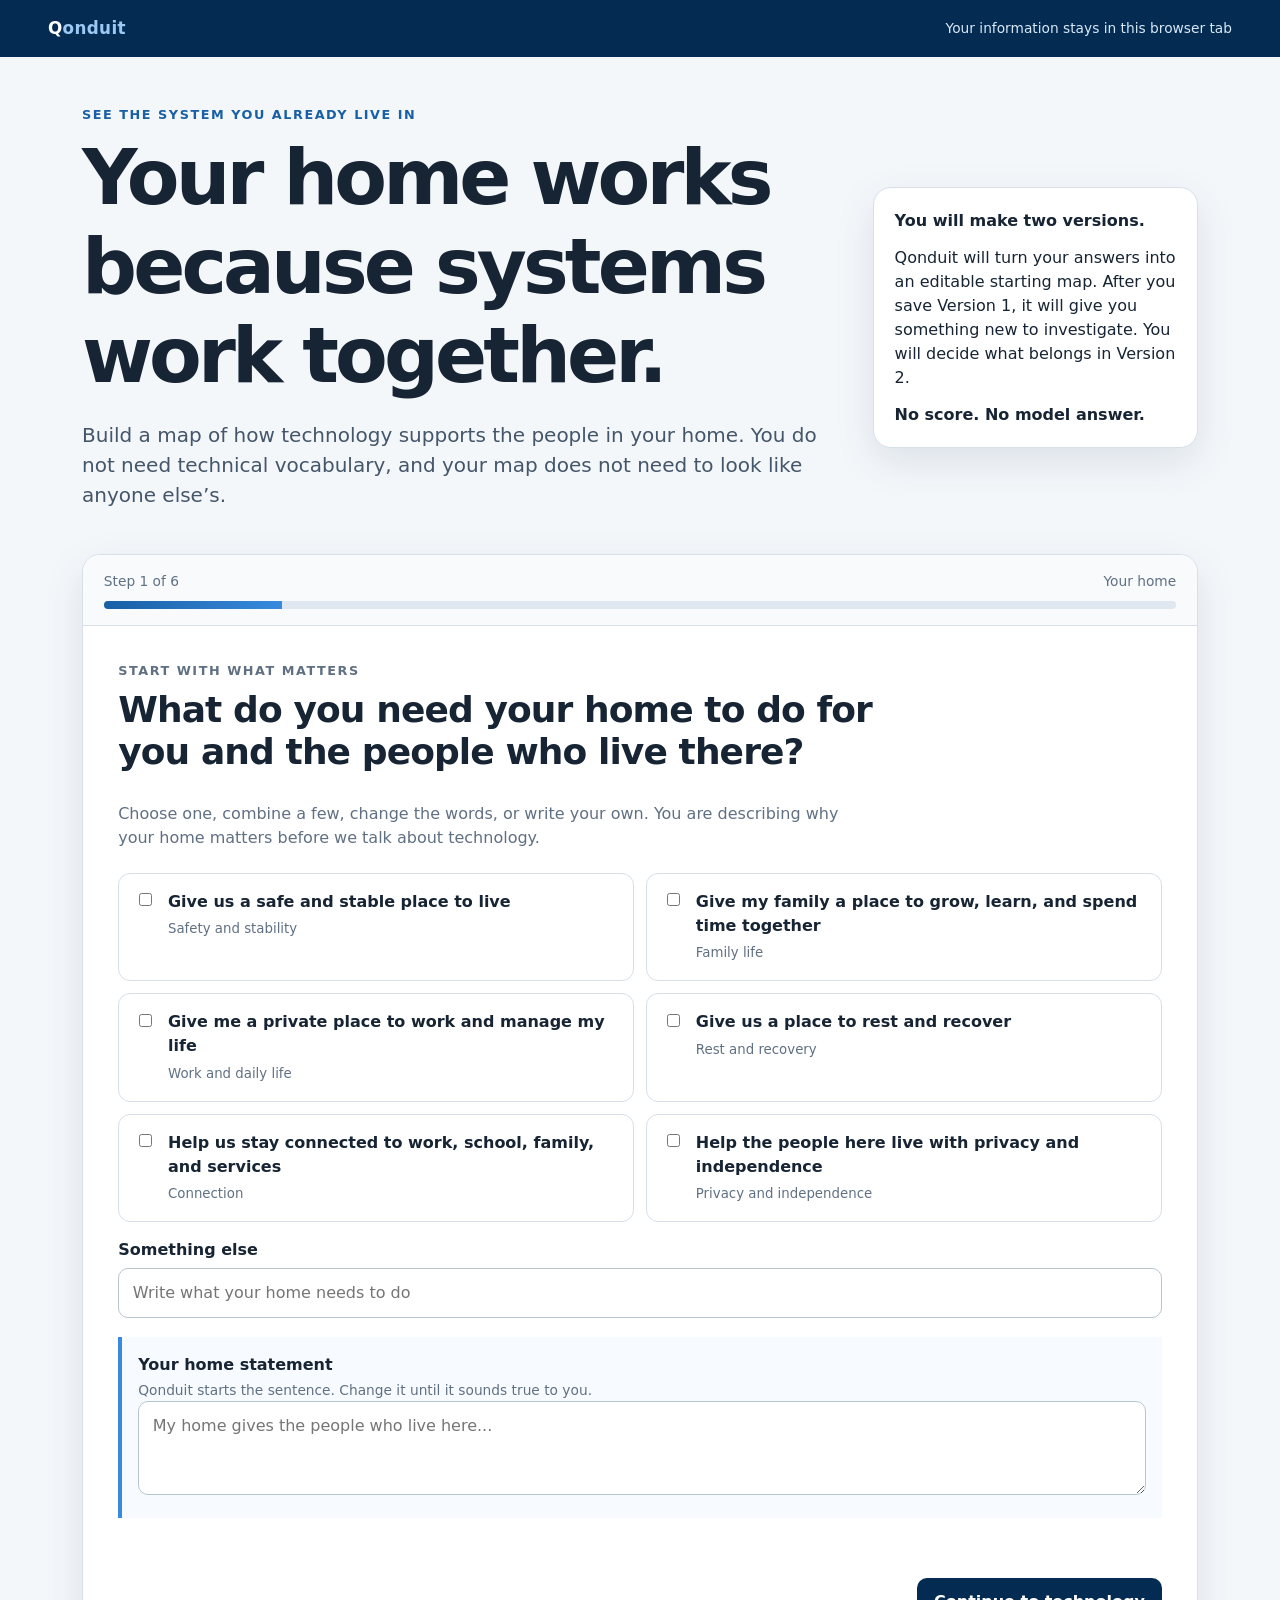
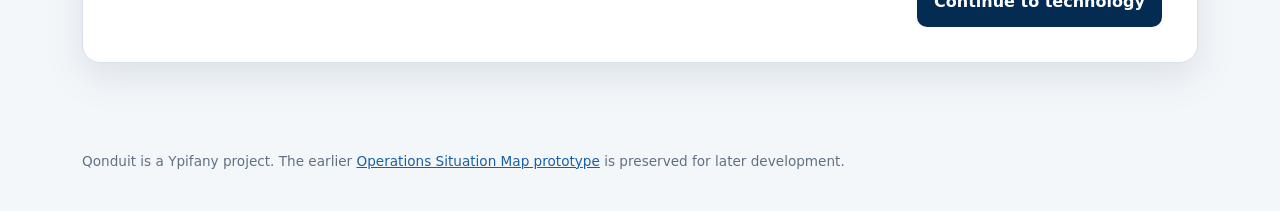
==== index.html @ a9d39eac "Refresh Qonduit navigation behavior" ====
<!doctype html>
<html lang="en">
<head>
  <meta charset="utf-8">
  <meta name="viewport" content="width=device-width, initial-scale=1">
  <meta name="description" content="Build and revise a truthful map of how technology supports your home.">
  <title>Qonduit | See the System You Already Live In</title>
  <link rel="stylesheet" href="styles.css?v=20261015-4">
</head>
<body>
  <a class="skip-link" href="#experience">Skip to the experience</a>
  <header class="site-header">
    <div class="brand">Q<span>onduit</span></div>
    <div class="privacy-line">Your information stays in this browser tab</div>
  </header>

  <section class="hero" aria-labelledby="pageTitle">
    <div>
      <p class="eyebrow">See the system you already live in</p>
      <h1 id="pageTitle">Your home works because systems work together.</h1>
      <p class="lede">Build a map of how technology supports the people in your home. You do not need technical vocabulary, and your map does not need to look like anyone else’s.</p>
    </div>
    <aside class="hero-card" aria-label="What to expect">
      <p><strong>You will make two versions.</strong></p>
      <p>Qonduit will turn your answers into an editable starting map. After you save Version 1, it will give you something new to investigate. You will decide what belongs in Version 2.</p>
      <p><strong>No score. No model answer.</strong></p>
    </aside>
  </section>

  <main class="page-shell" id="experience">
    <section class="experience" aria-label="Home system mapping experience">
      <div class="progress-wrap">
        <div class="progress-copy"><span id="stepLabel">Step 1 of 6</span><span id="stepName">Your home</span></div>
        <div class="progress-track" aria-hidden="true"><div class="progress-bar" id="progressBar"></div></div>
      </div>

      <section class="step active" data-step="1" aria-labelledby="step1Title">
        <div class="step-intro">
          <p class="eyebrow">Start with what matters</p>
          <h2 id="step1Title">What do you need your home to do for you and the people who live there?</h2>
          <p>Choose one, combine a few, change the words, or write your own. You are describing why your home matters before we talk about technology.</p>
        </div>
        <div class="choice-grid" id="homePurposeChoices"></div>
        <div class="field">
          <label for="homePurposeOther">Something else</label>
          <input id="homePurposeOther" type="text" placeholder="Write what your home needs to do">
        </div>
        <div class="generated-statement">
          <label for="homeMission">Your home statement</label>
          <p class="field-help">Qonduit starts the sentence. Change it until it sounds true to you.</p>
          <textarea id="homeMission" placeholder="My home gives the people who live here..."></textarea>
        </div>
        <div class="validation" id="validation1" role="alert"></div>
        <div class="actions"><div></div><button class="btn btn-primary" data-next="2">Continue to technology</button></div>
      </section>

      <section class="step" data-step="2" aria-labelledby="step2Title">
        <div class="step-intro">
          <p class="eyebrow">Connect technology to purpose</p>
          <h2 id="step2Title">What do you use technology at home to do?</h2>
          <p>Choose what is actually true in your home. These uses help explain the job your home technology performs.</p>
        </div>
        <div class="choice-grid" id="techUseChoices"></div>
        <div class="field">
          <label for="techUseOther">Another use</label>
          <input id="techUseOther" type="text" placeholder="Add another way you use technology">
        </div>
        <div class="generated-statement">
          <label for="techMission">Your home technology statement</label>
          <p class="field-help">This should explain how technology contributes to the home statement you just wrote.</p>
          <textarea id="techMission" placeholder="Our home technology supports this by..."></textarea>
        </div>
        <div class="validation" id="validation2" role="alert"></div>
        <div class="actions"><button class="btn btn-secondary" data-back="1">Back</button><button class="btn btn-primary" data-next="3">Continue to people and devices</button></div>
      </section>

      <section class="step" data-step="3" aria-labelledby="step3Title">
        <div class="step-intro">
          <p class="eyebrow">Use ordinary names</p>
          <h2 id="step3Title">Who uses the technology, and what technology is there?</h2>
          <p>Do not include names or private account details. “The box that gives us Wi-Fi” is a useful answer. You can rename it later if you learn the technical term.</p>
        </div>
        <h3>People</h3>
        <div class="choice-grid" id="peopleChoices"></div>
        <div class="field">
          <label for="deviceInput">Devices and equipment</label>
          <p class="field-help">Select examples below or add your own, one at a time.</p>
          <div class="choice-grid" id="deviceChoices"></div>
          <div class="tag-builder">
            <input id="deviceInput" type="text" placeholder="Example: printer or the Wi-Fi box">
            <button class="btn btn-soft" id="addDevice" type="button">Add device</button>
          </div>
          <div class="selected-list" id="customDevices" aria-live="polite"></div>
        </div>
        <div class="validation" id="validation3" role="alert"></div>
        <div class="actions"><button class="btn btn-secondary" data-back="2">Back</button><button class="btn btn-primary" data-next="4">Continue to outside support</button></div>
      </section>

      <section class="step" data-step="4" aria-labelledby="step4Title">
        <div class="step-intro">
          <p class="eyebrow">Look beyond the walls</p>
          <h2 id="step4Title">What else has to be working for your technology to do what you need?</h2>
          <p>Your router and devices may be in your home, but they rely on things elsewhere. Choose what your household actually uses. These are outside services and dependencies.</p>
        </div>
        <div class="choice-grid" id="dependencyChoices"></div>
        <details class="example-disclosure">
          <summary>What is a device company account or service?</summary>
          <p>It is an account, app, or online service run by the company that made a device. The device may use it for setup, updates, storage, remote control, or paid features.</p>
          <p><strong>Examples:</strong> an Apple Account and iCloud for an iPhone, a Samsung account or SmartThings, a Roku account, Amazon Alexa, Google Home, HP Instant Ink, or a Peloton account. Choose this only when something like this is part of your home system.</p>
        </details>
        <div class="field">
          <label for="dependencyInput">Something we missed</label>
          <div class="tag-builder">
            <input id="dependencyInput" type="text" placeholder="Example: my employer's sign-in system">
            <button class="btn btn-soft" id="addDependency" type="button">Add outside service</button>
          </div>
          <div class="selected-list" id="customDependencies" aria-live="polite"></div>
        </div>
        <div class="validation" id="validation4" role="alert"></div>
        <div class="actions"><button class="btn btn-secondary" data-back="3">Back</button><button class="btn btn-primary" id="buildMap" type="button">Create my starting map</button></div>
      </section>

      <section class="step map-step" data-step="5" aria-labelledby="step5Title">
        <div class="map-heading">
          <p class="eyebrow">Version 1</p>
          <h2 id="step5Title">Make the map tell the truth as you understand it now.</h2>
          <p>Move anything. Rename it. Add what is missing. Connect pieces that rely on one another. Select a box to emphasize its direct connections and relationship words.</p>
        </div>
        <div class="workspace">
          <div class="canvas-wrap">
            <svg id="mapCanvas" viewBox="0 0 900 760" role="img" aria-labelledby="mapTitle mapDesc">
              <title id="mapTitle">Editable home technology system map</title>
              <desc id="mapDesc">A visual diagram created from your guided answers. Use the adjacent map outline for a text representation.</desc>
              <defs>
                <marker id="arrow" markerWidth="9" markerHeight="9" refX="7" refY="3" orient="auto" markerUnits="strokeWidth"><path d="M0,0 L0,6 L8,3 z" fill="#7d91a5"></path></marker>
                <marker id="arrowNew" markerWidth="9" markerHeight="9" refX="7" refY="3" orient="auto" markerUnits="strokeWidth"><path d="M0,0 L0,6 L8,3 z" fill="#9a5b08"></path></marker>
              </defs>
              <g id="edgeLayer"></g><g id="nodeLayer"></g>
            </svg>
          </div>
          <aside class="map-panel" id="mapPanel" aria-label="Map editing controls">
            <div class="panel-jump" aria-label="Outline navigation">
              <button class="btn btn-soft" type="button" data-panel-top="mapPanel">↑ Back to controls</button>
              <button class="btn btn-secondary" type="button" data-close-outline="outlineV1" aria-controls="outlineV1" aria-expanded="true">Close outline</button>
            </div>
            <div class="panel-section">
              <h3>Add to the map</h3>
              <div class="compact-grid">
                <button class="btn btn-soft" id="addNodeBtn" type="button">Add a piece</button>
                <button class="btn btn-soft" id="addEdgeBtn" type="button">Connect two pieces</button>
              </div>
            </div>
            <div class="panel-section">
              <h3>Selected piece</h3>
              <p id="selectedHelp" aria-live="polite">Select a box on the map or use a button in the outline.</p>
              <button class="btn btn-secondary" id="editNodeBtn" type="button" disabled>Edit selected piece</button>
            </div>
            <details class="panel-section map-outline" id="outlineV1" open>
              <summary>Map outline</summary>
              <p>Each button selects and highlights the matching box in the map.</p>
              <ul class="node-list" id="nodeList"></ul>
            </details>
            <details class="panel-section map-outline">
              <summary>Relationships</summary>
              <p>Open this list when you want a text version of the connecting lines.</p>
              <ul class="edge-list" id="edgeList"></ul>
            </details>
          </aside>
        </div>
        <div class="map-toolbar">
          <button class="btn btn-secondary" data-back="4">Back to answers</button>
          <div class="actions-right">
            <button class="btn btn-soft" id="fitMap" type="button">Arrange map</button>
            <button class="btn btn-primary" id="saveV1" type="button">Save Version 1 and reveal something new</button>
          </div>
        </div>
      </section>

      <section class="step" data-step="6" aria-labelledby="step6Title">
        <div class="step-intro">
          <p class="eyebrow">Version 2</p>
          <h2 id="step6Title">New information can change the picture.</h2>
          <p>Qonduit selected a question based on what you included. It is not claiming the example is true for your home. Investigate it and add only what is true.</p>
        </div>
        <div class="reveal" id="revealCard" aria-live="polite"></div>
        <button class="btn btn-primary" id="reviseMap" type="button">Open my map and revise it</button>

        <div id="version2Area" hidden>
          <div class="workspace" style="margin-top:1rem;border:1px solid var(--line)">
            <div class="canvas-wrap">
              <svg id="mapCanvasV2" viewBox="0 0 900 760" role="img" aria-label="Version 2 editable home technology map"><g id="edgeLayerV2"></g><g id="nodeLayerV2"></g></svg>
            </div>
            <aside class="map-panel" id="mapPanelV2" aria-label="Version 2 map editing controls">
              <div class="panel-jump" aria-label="Version 2 outline navigation">
                <button class="btn btn-soft" type="button" data-panel-top="mapPanelV2">↑ Back to controls</button>
                <button class="btn btn-secondary" type="button" data-close-outline="outlineV2" aria-controls="outlineV2" aria-expanded="true">Close outline</button>
              </div>
              <div class="panel-section">
                <h3>Revise your map</h3>
                <p>Add only what applies. You may also change an existing relationship or mark something as uncertain.</p>
                <p id="selectedHelpV2" aria-live="polite">Select a box on the map or use a button in the outline.</p>
                <div class="compact-grid">
                  <button class="btn btn-soft" id="addNodeBtnV2" type="button">Add a piece</button>
                  <button class="btn btn-soft" id="addEdgeBtnV2" type="button">Connect pieces</button>
                </div>
                <button class="btn btn-secondary" id="editNodeBtnV2" style="margin-top:.55rem" type="button" disabled>Edit selected</button>
              </div>
              <details class="panel-section map-outline" id="outlineV2" open>
                <summary>Version 2 outline</summary>
                <p>Each button selects and highlights the matching box in the map.</p>
                <ul class="node-list" id="nodeListV2"></ul>
              </details>
              <details class="panel-section map-outline">
                <summary>Relationships</summary>
                <ul class="edge-list" id="edgeListV2"></ul>
              </details>
            </aside>
          </div>
          <div class="map-toolbar" style="border:1px solid var(--line);border-top:0">
            <button class="btn btn-soft" id="fitMapV2" type="button">Arrange map</button>
            <button class="btn btn-primary" id="saveV2" type="button">Save Version 2</button>
          </div>
        </div>

        <div id="reflectionArea" hidden>
          <h2 style="margin-top:1.7rem">What changed in your picture?</h2>
          <div class="comparison" id="comparison"></div>
          <div class="field"><label for="reflectionVisible">What became visible in Version 2 that you did not see in Version 1?</label><textarea id="reflectionVisible"></textarea></div>
          <div class="field"><label for="reflectionQuestion">What question would you ask next before looking at a control?</label><textarea id="reflectionQuestion"></textarea></div>
          <div class="download-grid">
            <article class="download-card"><h3>Download the map image</h3><p>A PNG you can view, share, or place in a document.</p><button class="btn btn-primary" id="downloadPng" type="button">Download PNG</button></article>
            <article class="download-card"><h3>Download the editable project</h3><p>A Qonduit JSON file containing both versions and your reflection. Import support can be added later.</p><button class="btn btn-primary" id="downloadProject" type="button">Download project file</button></article>
          </div>
          <p class="privacy-reminder"><strong>Nothing is autosaved.</strong> Download what you want to keep before closing or refreshing this page.</p>
          <div class="actions"><button class="btn btn-danger" id="startOver" type="button">Clear everything and start over</button></div>
        </div>
      </section>
    </section>
  </main>

  <footer class="site-footer">Qonduit is a Ypifany project. The earlier <a href="operations-situation-map.html">Operations Situation Map prototype</a> is preserved for later development.</footer>

  <div class="modal-backdrop" id="nodeModal" role="dialog" aria-modal="true" aria-labelledby="nodeModalTitle">
    <div class="modal">
      <h2 id="nodeModalTitle">Add a piece</h2>
      <div class="field"><label for="nodeLabel">What do you call it?</label><input id="nodeLabel" type="text" placeholder="Example: work laptop"></div>
      <div class="field"><label for="nodeType">What kind of piece is it?</label><select id="nodeType"><option value="device">Device or equipment</option><option value="person">Person or group</option><option value="service">Outside service</option><option value="purpose">Purpose or activity</option><option value="system">System</option></select></div>
      <div class="field"><label for="nodeCertainty">How sure are you?</label><select id="nodeCertainty"><option value="known">I know this</option><option value="assumed">I am assuming this</option><option value="check">I need to check</option></select></div>
      <div class="modal-actions"><button class="btn btn-secondary" data-close-modal>Cancel</button><button class="btn btn-primary" id="saveNode" type="button">Save piece</button></div>
    </div>
  </div>

  <div class="modal-backdrop" id="edgeModal" role="dialog" aria-modal="true" aria-labelledby="edgeModalTitle">
    <div class="modal">
      <h2 id="edgeModalTitle">Connect two pieces</h2>
      <div class="field"><label for="edgeFrom">From</label><select id="edgeFrom"></select></div>
      <div class="field"><label for="edgeTo">To</label><select id="edgeTo"></select></div>
      <div class="field"><label for="edgeLabel">How are they related?</label><input id="edgeLabel" type="text" placeholder="Example: connects to, uses, supports"></div>
      <div class="modal-actions"><button class="btn btn-secondary" data-close-modal>Cancel</button><button class="btn btn-primary" id="saveEdge" type="button">Save relationship</button></div>
    </div>
  </div>

  <script src="app.js?v=20261015-5"></script>
</body>
</html>
---- styles.css ----
:root {
  --navy: #042c53;
  --blue: #185fa5;
  --blue-2: #378add;
  --blue-pale: #eaf4ff;
  --green: #0f6e56;
  --green-pale: #edf8f3;
  --amber: #9a5b08;
  --amber-pale: #fff6e6;
  --red: #a32d2d;
  --ink: #172433;
  --muted: #607083;
  --line: #d7e0e8;
  --panel: #ffffff;
  --page: #f4f7fa;
  --shadow: 0 14px 40px rgba(4, 44, 83, 0.1);
  --radius: 18px;
}

* { box-sizing: border-box; }

html { scroll-behavior: smooth; }

body {
  margin: 0;
  color: var(--ink);
  background: var(--page);
  font-family: Inter, ui-sans-serif, system-ui, -apple-system, BlinkMacSystemFont, "Segoe UI", sans-serif;
  line-height: 1.5;
}

button, input, textarea, select { font: inherit; }
button { cursor: pointer; }

button:focus-visible,
input:focus-visible,
textarea:focus-visible,
select:focus-visible,
[tabindex]:focus-visible {
  outline: 3px solid #85b7eb;
  outline-offset: 3px;
}

.skip-link {
  position: fixed;
  left: 1rem;
  top: -4rem;
  z-index: 100;
  background: #fff;
  color: var(--navy);
  padding: 0.7rem 1rem;
  border-radius: 0.5rem;
}
.skip-link:focus { top: 1rem; }

.site-header {
  background: var(--navy);
  color: white;
  padding: 1rem clamp(1rem, 4vw, 3rem);
  display: flex;
  align-items: center;
  justify-content: space-between;
  gap: 1rem;
}

.brand {
  font-size: 1.05rem;
  font-weight: 750;
  letter-spacing: 0.02em;
}
.brand span { color: #9cc8f4; }
.privacy-line { color: #d9e8f6; font-size: 0.86rem; }

.hero {
  max-width: 1180px;
  margin: 0 auto;
  padding: clamp(1.6rem, 4vw, 3rem) clamp(1rem, 4vw, 2rem) 1.5rem;
  display: grid;
  grid-template-columns: minmax(0, 1.4fr) minmax(260px, 0.6fr);
  gap: 2rem;
  align-items: center;
}

.eyebrow {
  margin: 0 0 0.55rem;
  color: var(--blue);
  font-size: 0.8rem;
  font-weight: 800;
  letter-spacing: 0.12em;
  text-transform: uppercase;
}

h1, h2, h3 { line-height: 1.16; margin-top: 0; }
h1 { max-width: 820px; margin-bottom: 1rem; font-size: clamp(2.35rem, 6vw, 4.8rem); letter-spacing: -0.05em; }
h2 { font-size: clamp(1.55rem, 3vw, 2.25rem); letter-spacing: -0.025em; }
h3 { font-size: 1.05rem; }

.lede { max-width: 760px; font-size: clamp(1rem, 2vw, 1.25rem); color: #44566a; }

.hero-card {
  background: var(--panel);
  border: 1px solid var(--line);
  border-radius: var(--radius);
  padding: 1.3rem;
  box-shadow: var(--shadow);
}
.hero-card p { margin: 0 0 0.8rem; }
.hero-card p:last-child { margin-bottom: 0; }

.page-shell { max-width: 1180px; margin: 0 auto; padding: 0 clamp(1rem, 4vw, 2rem) 4rem; }

.experience {
  background: var(--panel);
  border: 1px solid var(--line);
  border-radius: var(--radius);
  box-shadow: var(--shadow);
  overflow: hidden;
}

.progress-wrap {
  padding: 1rem 1.3rem;
  background: #f8fafc;
  border-bottom: 1px solid var(--line);
}
.progress-copy { display: flex; justify-content: space-between; gap: 1rem; color: var(--muted); font-size: 0.86rem; }
.progress-track { height: 8px; margin-top: 0.55rem; border-radius: 999px; overflow: hidden; background: #dfe8f0; }
.progress-bar { width: 16.66%; height: 100%; background: linear-gradient(90deg, var(--blue), var(--blue-2)); transition: width 260ms ease; }

.step { display: none; padding: clamp(1.2rem, 4vw, 2.2rem); }
.step.active { display: block; animation: fade 180ms ease-out; }
@keyframes fade { from { opacity: 0; transform: translateY(5px); } to { opacity: 1; transform: translateY(0); } }

.step-intro { max-width: 760px; margin-bottom: 1.4rem; }
.step-intro p { color: var(--muted); }
.plain-note { color: var(--green); font-weight: 650; }

.choice-grid { display: grid; grid-template-columns: repeat(2, minmax(0, 1fr)); gap: 0.75rem; }
.choice {
  position: relative;
  display: flex;
  gap: 0.8rem;
  align-items: flex-start;
  min-height: 76px;
  padding: 1rem;
  border: 1px solid var(--line);
  border-radius: 12px;
  background: #fff;
  transition: border-color 140ms ease, background 140ms ease, transform 140ms ease;
}
.choice:hover { border-color: #8fb6d9; transform: translateY(-1px); }
.choice:has(input:checked) { border-color: var(--blue); background: var(--blue-pale); }
.choice input { margin-top: 0.22rem; accent-color: var(--blue); }
.choice strong { display: block; margin-bottom: 0.15rem; }
.choice small { color: var(--muted); }

.field { margin-top: 1rem; }
.field label { display: block; font-weight: 750; margin-bottom: 0.35rem; }
.field-help { margin: 0.2rem 0 0; color: var(--muted); font-size: 0.86rem; }
input[type="text"], textarea, select {
  width: 100%;
  border: 1px solid #b8c5d1;
  border-radius: 10px;
  background: white;
  color: var(--ink);
  padding: 0.75rem 0.85rem;
}
textarea { min-height: 94px; resize: vertical; }

.generated-statement {
  margin: 1.2rem 0 0;
  border-left: 4px solid var(--blue-2);
  background: #f7fbff;
  padding: 1rem;
}
.generated-statement label { font-weight: 800; }

.tag-builder { display: flex; gap: 0.55rem; margin-top: 0.75rem; }
.tag-builder input { flex: 1; }
.tag-builder button { white-space: nowrap; }

.selected-list { display: flex; flex-wrap: wrap; gap: 0.45rem; margin-top: 0.7rem; min-height: 2rem; }
.selected-tag {
  display: inline-flex;
  align-items: center;
  gap: 0.35rem;
  border: 1px solid #a9c6df;
  background: var(--blue-pale);
  color: #0b477c;
  border-radius: 999px;
  padding: 0.35rem 0.6rem;
  font-size: 0.86rem;
}
.selected-tag button { border: 0; background: transparent; color: inherit; padding: 0 0.2rem; font-weight: 800; }

.actions { margin-top: 1.6rem; display: flex; justify-content: space-between; flex-wrap: wrap; gap: 0.75rem; }
.actions-right { display: flex; gap: 0.65rem; flex-wrap: wrap; margin-left: auto; }

.btn {
  border: 1px solid transparent;
  border-radius: 10px;
  padding: 0.72rem 1rem;
  font-weight: 750;
  transition: transform 120ms ease, background 120ms ease;
}
.btn:hover { transform: translateY(-1px); }
.btn-primary { color: white; background: var(--navy); }
.btn-primary:hover { background: #0a426f; }
.btn-secondary { color: var(--navy); background: #fff; border-color: #aabac8; }
.btn-soft { color: #0b477c; background: var(--blue-pale); border-color: #b4d0e9; }
.btn-danger { color: var(--red); background: #fff; border-color: #e0b3b3; }
.btn:disabled { opacity: 0.45; cursor: not-allowed; transform: none; }

.validation { min-height: 1.4rem; margin-top: 0.75rem; color: var(--red); font-size: 0.9rem; font-weight: 650; }

.example-disclosure {
  margin-top: 0.9rem;
  border: 1px solid #b4d0e9;
  border-radius: 12px;
  background: #f7fbff;
  padding: 0.8rem 1rem;
}
.example-disclosure summary,
.map-outline summary {
  color: var(--navy);
  font-weight: 800;
  cursor: pointer;
}
.example-disclosure p { margin: 0.7rem 0 0; color: #44566a; }

.map-step { padding: 0; }
.map-heading { padding: 1.4rem 1.4rem 0; }
.workspace {
  height: clamp(570px, 72vh, 720px);
  display: grid;
  grid-template-columns: minmax(0, 1fr) minmax(280px, 320px);
  border-top: 1px solid var(--line);
  overflow: hidden;
}
.canvas-wrap { position: relative; min-width: 0; overflow: auto; overscroll-behavior: contain; background-color: #f8fbfe; background-image: radial-gradient(#cbd8e3 1px, transparent 1px); background-size: 22px 22px; }
#mapCanvas, #mapCanvasV2 { display: block; width: 100%; min-height: 100%; touch-action: none; }
.canvas-empty { position: absolute; inset: 0; display: grid; place-items: center; color: var(--muted); pointer-events: none; }
.map-panel { min-height: 0; border-left: 1px solid var(--line); padding: 1rem; overflow-y: auto; overscroll-behavior: contain; background: white; }
.panel-jump {
  position: sticky;
  top: -1rem;
  z-index: 5;
  display: grid;
  grid-template-columns: 1fr 1fr;
  gap: 0.4rem;
  margin: -1rem -1rem 1rem;
  padding: 0.7rem 1rem;
  border-bottom: 1px solid var(--line);
  background: rgba(255,255,255,0.97);
  box-shadow: 0 5px 14px rgba(4,44,83,.08);
}
.panel-jump .btn { min-height: 42px; padding: 0.5rem 0.55rem; font-size: 0.78rem; }
.panel-section + .panel-section { border-top: 1px solid var(--line); margin-top: 1rem; padding-top: 1rem; }
.panel-section h3 { margin-bottom: 0.55rem; }
.panel-section p { margin: 0 0 0.65rem; color: var(--muted); font-size: 0.88rem; }
.map-outline > p { margin-top: 0.55rem; }
.compact-grid { display: grid; grid-template-columns: 1fr 1fr; gap: 0.45rem; }
.compact-grid .btn { padding: 0.55rem 0.65rem; font-size: 0.86rem; }

.node-list, .edge-list { list-style: none; padding: 0; margin: 0; display: grid; gap: 0.4rem; }
.node-list li { position: relative; display: grid; grid-template-columns: minmax(0, 1fr) 38px; border: 1px solid var(--line); border-radius: 9px; overflow: hidden; background: #fff; }
.node-list li.is-selected { border-color: #c97700; box-shadow: 0 0 0 2px #ffdca8; }
.node-select { min-height: 48px; border: 0; background: #fff; color: var(--ink); padding: 0.55rem 0.65rem; text-align: left; }
.node-select:hover { background: var(--blue-pale); }
.node-select strong, .node-select small { display: block; }
.node-select small { margin-top: 0.1rem; color: var(--muted); font-size: 0.76rem; }
.node-delete { min-width: 38px; border: 0; border-left: 1px solid var(--line); background: #fff; color: var(--red); font-weight: 800; }
.node-delete:hover { background: #fff3f3; }
.edge-list li { border: 1px solid var(--line); border-radius: 8px; padding: 0.55rem; font-size: 0.84rem; }
.edge-list button { float: right; min-width: 32px; min-height: 32px; border: 0; background: transparent; color: var(--red); font-weight: 700; }

.map-toolbar { padding: 0.8rem 1rem; display: flex; gap: 0.55rem; flex-wrap: wrap; border-top: 1px solid var(--line); background: #fff; }

.svg-edge { stroke: #7d91a5; stroke-width: 2; }
.svg-edge.new { stroke: var(--amber); stroke-dasharray: 7 5; stroke-width: 3; }
.edge-label-bg { opacity: 0; fill: #fffdf8; stroke: #c97700; stroke-width: 2; filter: drop-shadow(0 3px 5px rgba(93,55,0,.22)); }
.edge-label-bg.active { opacity: 1; }
.edge-label { opacity: 0; font-size: 15px; font-weight: 850; fill: #563300; }
.node-group { cursor: grab; }
.node-group:active { cursor: grabbing; }
.node-group text { pointer-events: none; font-size: 13px; font-weight: 750; fill: var(--ink); }
.node-group .node-shape { stroke-width: 2; filter: drop-shadow(0 3px 4px rgba(4,44,83,.12)); }
.node-group.selected .node-shape { stroke: #c97700 !important; stroke-width: 5; filter: drop-shadow(0 0 7px rgba(201,119,0,.45)); }
.node-group.dimmed { opacity: 0.4; }
.svg-edge.dimmed { opacity: 0.14; }
.edge-label.dimmed { opacity: 0; }
.svg-edge.active { stroke: #c97700; stroke-width: 4; }
.edge-label.active { opacity: 1; fill: #744500; }
.node-group.added-v2 .node-shape { stroke: var(--amber); stroke-dasharray: 6 4; }

.reveal {
  border: 1px solid #e9c47f;
  background: var(--amber-pale);
  border-radius: 14px;
  padding: 1.1rem;
  margin: 1rem 0;
}
.reveal h3 { color: #6e4100; margin-bottom: 0.45rem; }
.reveal p { margin: 0.35rem 0; }

.comparison { display: grid; grid-template-columns: repeat(3, 1fr); gap: 0.7rem; margin: 1rem 0; }
.metric { border: 1px solid var(--line); border-radius: 12px; padding: 1rem; background: #fff; }
.metric strong { display: block; font-size: 1.5rem; color: var(--navy); }
.metric span { color: var(--muted); font-size: 0.86rem; }

.download-grid { display: grid; grid-template-columns: 1fr 1fr; gap: 0.8rem; margin-top: 1rem; }
.download-card { border: 1px solid var(--line); border-radius: 12px; padding: 1rem; }
.download-card p { color: var(--muted); font-size: 0.88rem; }

.privacy-reminder { margin-top: 1rem; color: var(--muted); font-size: 0.86rem; }
.site-footer { max-width: 1180px; margin: 0 auto; padding: 1.5rem clamp(1rem, 4vw, 2rem) 2.5rem; color: var(--muted); font-size: 0.85rem; }
.site-footer a { color: var(--blue); }

.modal-backdrop { position: fixed; inset: 0; z-index: 50; display: none; place-items: center; padding: 1rem; background: rgba(5, 25, 45, 0.62); }
.modal-backdrop.open { display: grid; }
.modal { width: min(520px, 100%); max-height: 90vh; overflow-y: auto; background: white; border-radius: 16px; padding: 1.25rem; box-shadow: 0 24px 70px rgba(0,0,0,.28); }
.modal-actions { margin-top: 1rem; display: flex; justify-content: flex-end; gap: 0.6rem; }

.sr-only { position: absolute !important; width: 1px !important; height: 1px !important; padding: 0 !important; margin: -1px !important; overflow: hidden !important; clip: rect(0,0,0,0) !important; white-space: nowrap !important; border: 0 !important; }

@media (max-width: 760px) {
  .hero { grid-template-columns: 1fr; }
  .workspace { height: auto; grid-template-columns: 1fr; overflow: visible; }
  .canvas-wrap { height: 500px; }
  #mapCanvas, #mapCanvasV2 { min-width: 760px; }
  .map-panel { max-height: 440px; border-left: 0; border-top: 1px solid var(--line); }
}

@media (max-width: 620px) {
  .site-header { align-items: flex-start; flex-direction: column; }
  .choice-grid, .download-grid, .comparison { grid-template-columns: 1fr; }
  .tag-builder { flex-direction: column; }
  .actions { flex-direction: column; }
  .actions-right { margin-left: 0; }
  .actions .btn { width: 100%; }
  .canvas-wrap { height: 460px; }
  .map-panel { max-height: 390px; }
}

@media (prefers-reduced-motion: reduce) {
  *, *::before, *::after { scroll-behavior: auto !important; animation-duration: 0.01ms !important; transition-duration: 0.01ms !important; }
}
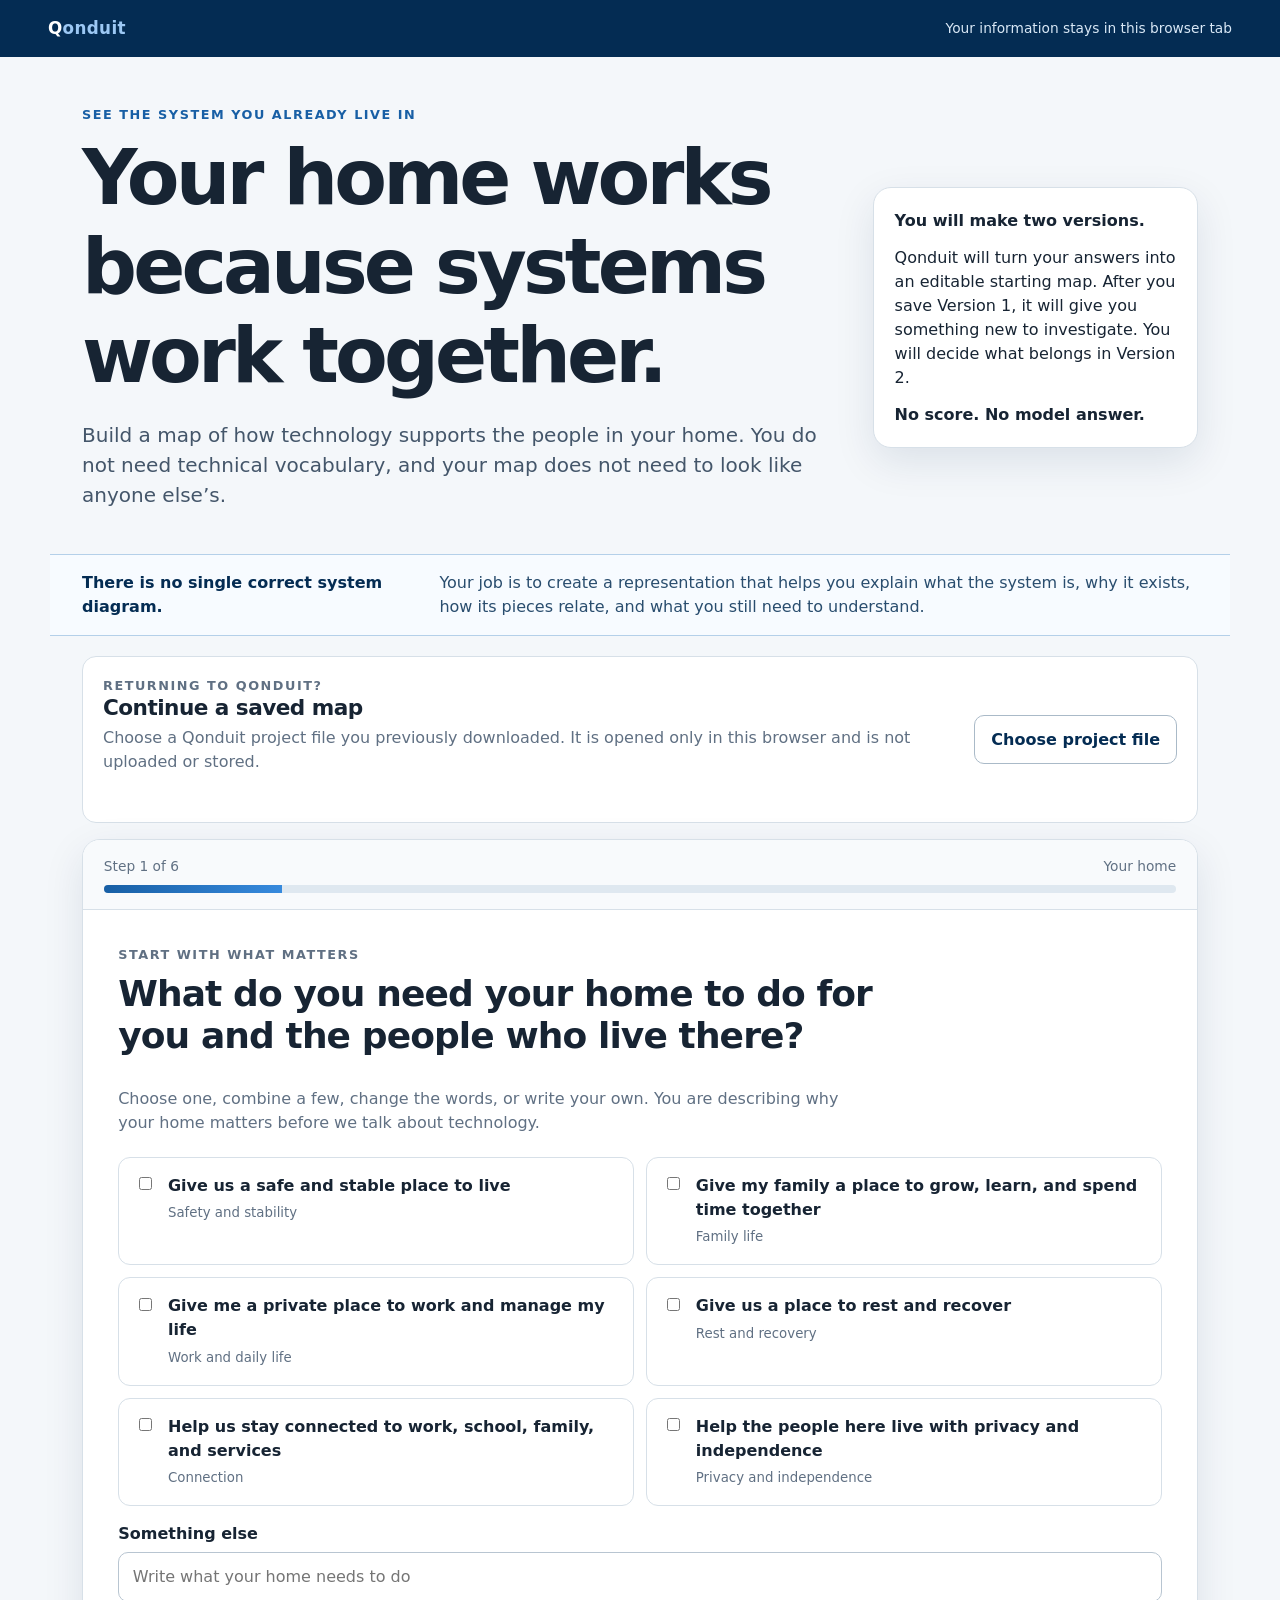
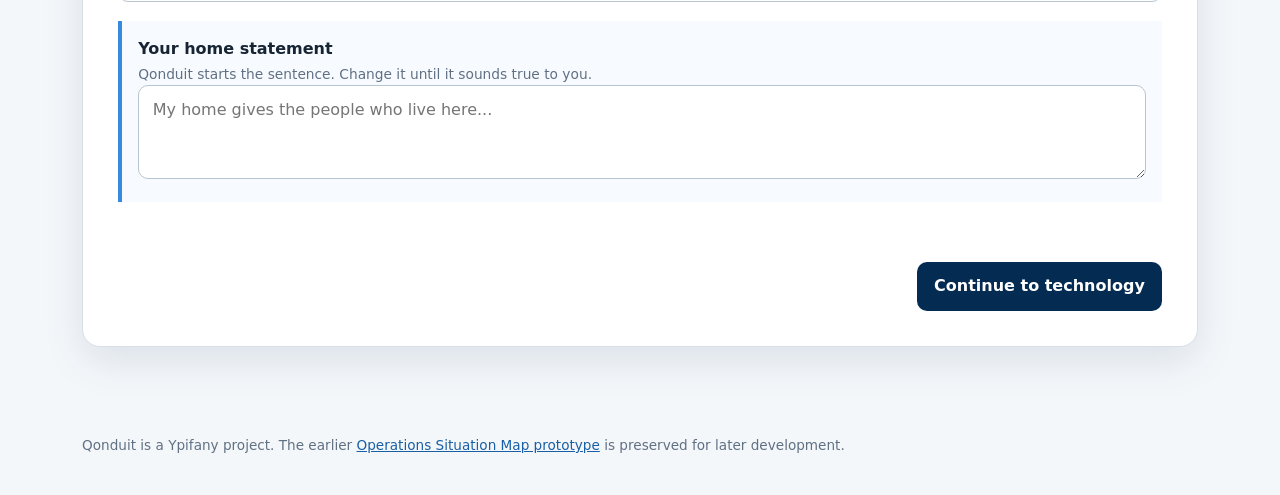
==== commit c64ca7ad: "Publish Qonduit Experience 2 questioning flow" ====
--- a/index.html
+++ b/index.html
@@ -5,7 +5,7 @@
   <meta name="viewport" content="width=device-width, initial-scale=1">
   <meta name="description" content="Build and revise a truthful map of how technology supports your home.">
   <title>Qonduit | See the System You Already Live In</title>
-  <link rel="stylesheet" href="styles.css?v=20261015-4">
+  <link rel="stylesheet" href="styles.css?v=20261016-1">
 </head>
 <body>
   <a class="skip-link" href="#experience">Skip to the experience</a>
@@ -27,8 +27,27 @@
     </aside>
   </section>
 
+  <section class="promise" aria-label="Qonduit promise">
+    <strong>There is no single correct system diagram.</strong>
+    <span>Your job is to create a representation that helps you explain what the system is, why it exists, how its pieces relate, and what you still need to understand.</span>
+  </section>
+
   <main class="page-shell" id="experience">
-    <section class="experience" aria-label="Home system mapping experience">
+    <section class="continue-card" id="continueCard" aria-labelledby="continueTitle">
+      <div>
+        <p class="eyebrow">Returning to Qonduit?</p>
+        <h2 id="continueTitle">Continue a saved map</h2>
+        <p>Choose a Qonduit project file you previously downloaded. It is opened only in this browser and is not uploaded or stored.</p>
+        <p class="file-status" id="importStatus" role="status" aria-live="polite"></p>
+      </div>
+      <div class="continue-actions">
+        <button class="btn btn-secondary file-button" id="chooseProjectFile" type="button">Choose project file</button>
+        <input class="sr-only" id="projectFile" type="file" accept=".json,application/json">
+        <button class="btn btn-primary" id="beginImportedExperience" type="button" hidden>Question this map</button>
+      </div>
+    </section>
+
+    <section class="experience" id="experienceOne" aria-label="Home system mapping experience">
       <div class="progress-wrap">
         <div class="progress-copy"><span id="stepLabel">Step 1 of 6</span><span id="stepName">Your home</span></div>
         <div class="progress-track" aria-hidden="true"><div class="progress-bar" id="progressBar"></div></div>
@@ -125,7 +144,9 @@
           <p class="eyebrow">Version 1</p>
           <h2 id="step5Title">Make the map tell the truth as you understand it now.</h2>
           <p>Move anything. Rename it. Add what is missing. Connect pieces that rely on one another. Select a box to emphasize its direct connections and relationship words.</p>
-        </div>
+          <p class="map-promise"><strong>Your map does not need to match anyone else’s.</strong> It needs to help you explain what you understand and what you still need to investigate.</p>
+        </div>
+        <p class="mobile-map-hint"><strong>Using a phone?</strong> Swipe left or right to move across the map. Swipe up or down to continue through the page. Tap a box to select it.</p>
         <div class="workspace">
           <div class="canvas-wrap">
             <svg id="mapCanvas" viewBox="0 0 900 760" role="img" aria-labelledby="mapTitle mapDesc">
@@ -139,9 +160,9 @@
             </svg>
           </div>
           <aside class="map-panel" id="mapPanel" aria-label="Map editing controls">
-            <div class="panel-jump" aria-label="Outline navigation">
-              <button class="btn btn-soft" type="button" data-panel-top="mapPanel">↑ Back to controls</button>
-              <button class="btn btn-secondary" type="button" data-close-outline="outlineV1" aria-controls="outlineV1" aria-expanded="true">Close outline</button>
+            <div class="panel-jump" aria-label="Map panel sections">
+              <button class="btn btn-soft" type="button" data-panel-top="mapPanel">Map controls</button>
+              <button class="btn btn-secondary" type="button" data-panel-outline="outlineV1" aria-controls="outlineV1">Map outline</button>
             </div>
             <div class="panel-section">
               <h3>Add to the map</h3>
@@ -186,14 +207,15 @@
         <button class="btn btn-primary" id="reviseMap" type="button">Open my map and revise it</button>
 
         <div id="version2Area" hidden>
+          <p class="mobile-map-hint"><strong>Using a phone?</strong> Swipe left or right to move across the map. Swipe up or down to continue through the page. Tap a box to select it.</p>
           <div class="workspace" style="margin-top:1rem;border:1px solid var(--line)">
             <div class="canvas-wrap">
               <svg id="mapCanvasV2" viewBox="0 0 900 760" role="img" aria-label="Version 2 editable home technology map"><g id="edgeLayerV2"></g><g id="nodeLayerV2"></g></svg>
             </div>
             <aside class="map-panel" id="mapPanelV2" aria-label="Version 2 map editing controls">
-              <div class="panel-jump" aria-label="Version 2 outline navigation">
-                <button class="btn btn-soft" type="button" data-panel-top="mapPanelV2">↑ Back to controls</button>
-                <button class="btn btn-secondary" type="button" data-close-outline="outlineV2" aria-controls="outlineV2" aria-expanded="true">Close outline</button>
+              <div class="panel-jump" aria-label="Version 2 map panel sections">
+                <button class="btn btn-soft" type="button" data-panel-top="mapPanelV2">Map controls</button>
+                <button class="btn btn-secondary" type="button" data-panel-outline="outlineV2" aria-controls="outlineV2">Map outline</button>
               </div>
               <div class="panel-section">
                 <h3>Revise your map</h3>
@@ -229,12 +251,78 @@
           <div class="field"><label for="reflectionQuestion">What question would you ask next before looking at a control?</label><textarea id="reflectionQuestion"></textarea></div>
           <div class="download-grid">
             <article class="download-card"><h3>Download the map image</h3><p>A PNG you can view, share, or place in a document.</p><button class="btn btn-primary" id="downloadPng" type="button">Download PNG</button></article>
-            <article class="download-card"><h3>Download the editable project</h3><p>A Qonduit JSON file containing both versions and your reflection. Import support can be added later.</p><button class="btn btn-primary" id="downloadProject" type="button">Download project file</button></article>
+            <article class="download-card"><h3>Download the editable project</h3><p>A Qonduit project file containing both versions and your reflection. Open it here later to continue questioning the map.</p><button class="btn btn-primary" id="downloadProject" type="button">Download project file</button></article>
           </div>
           <p class="privacy-reminder"><strong>Nothing is autosaved.</strong> Download what you want to keep before closing or refreshing this page.</p>
-          <div class="actions"><button class="btn btn-danger" id="startOver" type="button">Clear everything and start over</button></div>
-        </div>
-      </section>
+          <div class="actions"><button class="btn btn-danger" id="startOver" type="button">Clear everything and start over</button><button class="btn btn-primary" id="continueToQuestions" type="button">Continue to Experience 2</button></div>
+        </div>
+      </section>
+    </section>
+
+    <section class="experience question-experience" id="questionExperience" aria-labelledby="questionExperienceTitle" hidden>
+      <div class="experience-two-heading">
+        <p class="eyebrow">Experience 2 · Question the picture</p>
+        <h2 id="questionExperienceTitle">What does this map claim—and how do you know?</h2>
+        <p>Select a box or relationship. Attach a question, assumption, uncertainty, evidence, or note. You are not trying to find the correct diagram. You are making your current understanding visible.</p>
+      </div>
+
+      <p class="mobile-map-hint"><strong>Using a phone?</strong> Swipe left or right to move across the map. Swipe up or down to continue through the page. Use the controls below the map to add questions and notes.</p>
+      <div class="workspace question-workspace">
+        <div class="canvas-wrap">
+          <svg id="mapCanvasQ" viewBox="0 0 900 760" role="img" aria-labelledby="questionMapTitle questionMapDesc">
+            <title id="questionMapTitle">Home technology map with attached questions and notes</title>
+            <desc id="questionMapDesc">A copy of the learner's Version 2 map. Numbered badges show where questions, assumptions, uncertainties, evidence, or notes have been attached.</desc>
+            <g id="edgeLayerQ"></g><g id="nodeLayerQ"></g>
+          </svg>
+        </div>
+        <aside class="map-panel" id="mapPanelQ" aria-label="Questioning controls">
+          <div class="panel-jump" aria-label="Questioning panel sections">
+            <button class="btn btn-soft" type="button" data-panel-top="mapPanelQ">Question controls</button>
+            <button class="btn btn-secondary" type="button" data-panel-outline="outlineQ" aria-controls="outlineQ">Map outline</button>
+          </div>
+          <div class="panel-section">
+            <h3>Choose what to question</h3>
+            <p id="selectedHelpQ" aria-live="polite">Select a box on the map or choose any item below.</p>
+            <label class="field-label" for="annotationTarget">Map item</label>
+            <select id="annotationTarget"></select>
+            <div class="question-prompt" id="questionPrompt">Choose a map item to see a useful question.</div>
+            <button class="btn btn-primary btn-block" id="addAnnotationBtn" type="button">Attach a question or note</button>
+          </div>
+          <details class="panel-section map-outline" id="outlineQ" open>
+            <summary>Map outline</summary>
+            <p>Selecting a box makes its direct relationships easier to see.</p>
+            <ul class="node-list" id="nodeListQ"></ul>
+          </details>
+          <details class="panel-section map-outline" open>
+            <summary>Relationships</summary>
+            <p>Use “Question” to attach something directly to a relationship.</p>
+            <ul class="edge-list question-edge-list" id="edgeListQ"></ul>
+          </details>
+          <details class="panel-section map-outline" open>
+            <summary>Attached questions and notes <span id="annotationCount">(0)</span></summary>
+            <ul class="annotation-list" id="annotationList"><li class="empty-note">Nothing attached yet.</li></ul>
+          </details>
+        </aside>
+      </div>
+      <div class="validation question-validation" id="questionValidation" role="alert"></div>
+      <div class="map-toolbar question-toolbar">
+        <button class="btn btn-secondary" id="returnToOpening" type="button">Return to opening</button>
+        <div class="actions-right">
+          <button class="btn btn-soft" id="fitMapQ" type="button">Arrange map</button>
+          <button class="btn btn-primary" id="finishQuestioning" type="button">Finish questioning this map</button>
+        </div>
+      </div>
+
+      <div class="question-results" id="questionResults" hidden>
+        <p class="eyebrow">Your work</p>
+        <h2>This map now shows what you understand and what remains open.</h2>
+        <div class="comparison" id="annotationSummary"></div>
+        <div class="download-grid">
+          <article class="download-card"><h3>Download the annotated map</h3><p>A PNG with numbered markers showing where you attached thinking.</p><button class="btn btn-primary" id="downloadAnnotatedPng" type="button">Download annotated map</button></article>
+          <article class="download-card"><h3>Keep the living project</h3><p>A Qonduit project file containing the maps, reflections, questions, assumptions, uncertainties, evidence, and notes.</p><button class="btn btn-primary" id="downloadQuestionedProject" type="button">Download updated project</button></article>
+        </div>
+        <p class="privacy-reminder"><strong>Nothing is autosaved.</strong> Download the updated project before leaving if you want to continue later.</p>
+      </div>
     </section>
   </main>
 
@@ -260,6 +348,18 @@
     </div>
   </div>
 
-  <script src="app.js?v=20261015-5"></script>
+  <div class="modal-backdrop" id="annotationModal" role="dialog" aria-modal="true" aria-labelledby="annotationModalTitle">
+    <div class="modal">
+      <h2 id="annotationModalTitle">Attach thinking to the map</h2>
+      <div class="field"><label for="annotationModalTarget">Attach it to</label><select id="annotationModalTarget"></select></div>
+      <div class="field"><label for="annotationType">What are you attaching?</label><select id="annotationType"><option value="question">Question</option><option value="assumption">Assumption</option><option value="uncertainty">Something I need to verify</option><option value="evidence">Evidence</option><option value="note">Note or discovery</option></select></div>
+      <div class="question-prompt" id="annotationSuggestion"></div>
+      <div class="field"><label for="annotationText">Write it in your own words</label><textarea id="annotationText" placeholder="What do you want to remember, question, or verify?"></textarea></div>
+      <div class="validation" id="annotationValidation" role="alert"></div>
+      <div class="modal-actions"><button class="btn btn-secondary" data-close-modal>Cancel</button><button class="btn btn-primary" id="saveAnnotation" type="button">Attach to map</button></div>
+    </div>
+  </div>
+
+  <script src="app.js?v=20261016-1"></script>
 </body>
 </html>
--- a/styles.css
+++ b/styles.css
@@ -23,6 +23,7 @@
 
 body {
   margin: 0;
+  overflow-x: hidden;
   color: var(--ink);
   background: var(--page);
   font-family: Inter, ui-sans-serif, system-ui, -apple-system, BlinkMacSystemFont, "Segoe UI", sans-serif;
@@ -107,7 +108,40 @@
 .hero-card p { margin: 0 0 0.8rem; }
 .hero-card p:last-child { margin-bottom: 0; }
 
+.promise {
+  max-width: 1180px;
+  margin: 0 auto 1.25rem;
+  padding: 1rem clamp(1rem, 4vw, 2rem);
+  display: grid;
+  grid-template-columns: minmax(220px, .45fr) minmax(0, 1fr);
+  gap: 1rem;
+  border-top: 1px solid #b4d0e9;
+  border-bottom: 1px solid #b4d0e9;
+  background: #f7fbff;
+  color: #294d6e;
+}
+.promise strong { color: var(--navy); }
+
 .page-shell { max-width: 1180px; margin: 0 auto; padding: 0 clamp(1rem, 4vw, 2rem) 4rem; }
+
+.continue-card {
+  margin-bottom: 1rem;
+  padding: 1.15rem 1.25rem;
+  display: grid;
+  grid-template-columns: minmax(0, 1fr) auto;
+  gap: 1rem;
+  align-items: center;
+  border: 1px solid var(--line);
+  border-radius: 14px;
+  background: #fff;
+}
+.continue-card h2 { margin-bottom: .35rem; font-size: 1.35rem; }
+.continue-card p { margin: 0; color: var(--muted); }
+.continue-actions { display: flex; gap: .6rem; flex-wrap: wrap; }
+.file-button { display: inline-flex; align-items: center; justify-content: center; cursor: pointer; }
+.file-status { min-height: 1.4rem; margin-top: .45rem !important; font-weight: 700; }
+.file-status.error { color: var(--red); }
+.file-status.success { color: var(--green); }
 
 .experience {
   background: var(--panel);
@@ -229,6 +263,8 @@
 
 .map-step { padding: 0; }
 .map-heading { padding: 1.4rem 1.4rem 0; }
+.map-promise { padding: .75rem .85rem; border-left: 4px solid var(--blue-2); background: #f7fbff; color: #294d6e; }
+.mobile-map-hint { display: none; }
 .workspace {
   height: clamp(570px, 72vh, 720px);
   display: grid;
@@ -237,7 +273,7 @@
   overflow: hidden;
 }
 .canvas-wrap { position: relative; min-width: 0; overflow: auto; overscroll-behavior: contain; background-color: #f8fbfe; background-image: radial-gradient(#cbd8e3 1px, transparent 1px); background-size: 22px 22px; }
-#mapCanvas, #mapCanvasV2 { display: block; width: 100%; min-height: 100%; touch-action: none; }
+#mapCanvas, #mapCanvasV2, #mapCanvasQ { display: block; width: 100%; min-height: 100%; touch-action: pan-x pan-y; }
 .canvas-empty { position: absolute; inset: 0; display: grid; place-items: center; color: var(--muted); pointer-events: none; }
 .map-panel { min-height: 0; border-left: 1px solid var(--line); padding: 1rem; overflow-y: auto; overscroll-behavior: contain; background: white; }
 .panel-jump {
@@ -264,6 +300,7 @@
 .node-list, .edge-list { list-style: none; padding: 0; margin: 0; display: grid; gap: 0.4rem; }
 .node-list li { position: relative; display: grid; grid-template-columns: minmax(0, 1fr) 38px; border: 1px solid var(--line); border-radius: 9px; overflow: hidden; background: #fff; }
 .node-list li.is-selected { border-color: #c97700; box-shadow: 0 0 0 2px #ffdca8; }
+.node-list li.question-node-item { grid-template-columns: minmax(0, 1fr); }
 .node-select { min-height: 48px; border: 0; background: #fff; color: var(--ink); padding: 0.55rem 0.65rem; text-align: left; }
 .node-select:hover { background: var(--blue-pale); }
 .node-select strong, .node-select small { display: block; }
@@ -280,7 +317,7 @@
 .edge-label-bg { opacity: 0; fill: #fffdf8; stroke: #c97700; stroke-width: 2; filter: drop-shadow(0 3px 5px rgba(93,55,0,.22)); }
 .edge-label-bg.active { opacity: 1; }
 .edge-label { opacity: 0; font-size: 15px; font-weight: 850; fill: #563300; }
-.node-group { cursor: grab; }
+.node-group { cursor: grab; touch-action: none; }
 .node-group:active { cursor: grabbing; }
 .node-group text { pointer-events: none; font-size: 13px; font-weight: 750; fill: var(--ink); }
 .node-group .node-shape { stroke-width: 2; filter: drop-shadow(0 3px 4px rgba(4,44,83,.12)); }
@@ -291,6 +328,28 @@
 .svg-edge.active { stroke: #c97700; stroke-width: 4; }
 .edge-label.active { opacity: 1; fill: #744500; }
 .node-group.added-v2 .node-shape { stroke: var(--amber); stroke-dasharray: 6 4; }
+.annotation-badge { fill: var(--navy); stroke: #fff; stroke-width: 3; pointer-events: none; }
+.annotation-badge-text { fill: #fff !important; font-size: 12px !important; font-weight: 850 !important; pointer-events: none; }
+.svg-edge.annotated { stroke: #5f3e96; stroke-width: 3; }
+
+.question-experience { margin-top: 1rem; }
+.experience-two-heading { padding: clamp(1.2rem, 4vw, 2.2rem); max-width: 850px; }
+.experience-two-heading p:last-child { color: var(--muted); }
+.question-workspace { border-top: 1px solid var(--line); }
+.field-label { display: block; margin: .3rem 0 .35rem; font-weight: 750; font-size: .88rem; }
+.question-prompt { margin: .75rem 0; padding: .75rem; border-left: 4px solid #6f62b5; background: #f6f4ff; color: #46377c; font-size: .9rem; }
+.btn-block { width: 100%; }
+.question-edge-list li { display: grid; grid-template-columns: minmax(0, 1fr) auto; gap: .5rem; align-items: center; }
+.question-edge-list button { float: none; min-width: auto; min-height: 40px; padding: .35rem .55rem; border: 1px solid #b4d0e9; border-radius: 8px; background: var(--blue-pale); color: #0b477c; }
+.annotation-list { list-style: none; padding: 0; margin: 0; display: grid; gap: .5rem; }
+.annotation-list li { border: 1px solid var(--line); border-radius: 9px; padding: .65rem; background: #fff; font-size: .84rem; }
+.annotation-list strong, .annotation-list span { display: block; }
+.annotation-list span { color: var(--muted); margin: .15rem 0 .35rem; }
+.annotation-list button { border: 0; background: transparent; color: var(--red); padding: .25rem 0; font-weight: 750; }
+.annotation-type { display: inline-block !important; width: fit-content; margin: 0 0 .25rem !important; padding: .15rem .4rem; border-radius: 999px; background: #f0ecff; color: #513c8d !important; font-size: .72rem; font-weight: 850; text-transform: uppercase; letter-spacing: .04em; }
+.empty-note { color: var(--muted); }
+.question-results { margin: 0; padding: clamp(1.2rem, 4vw, 2.2rem); border-top: 1px solid var(--line); background: #fbfcfd; }
+.question-validation { padding: .4rem 1rem 0; }
 
 .reveal {
   border: 1px solid #e9c47f;
@@ -324,21 +383,70 @@
 
 @media (max-width: 760px) {
   .hero { grid-template-columns: 1fr; }
+  .promise { grid-template-columns: 1fr; margin-bottom: .75rem; }
+  .continue-card { grid-template-columns: 1fr; }
+  .continue-actions .btn { flex: 1 1 100%; }
+  .mobile-map-hint {
+    display: block;
+    margin: 0.9rem 1rem;
+    padding: 0.75rem 0.85rem;
+    border: 1px solid #b4d0e9;
+    border-radius: 10px;
+    background: var(--blue-pale);
+    color: #294d6e;
+    font-size: 0.9rem;
+  }
   .workspace { height: auto; grid-template-columns: 1fr; overflow: visible; }
-  .canvas-wrap { height: 500px; }
-  #mapCanvas, #mapCanvasV2 { min-width: 760px; }
-  .map-panel { max-height: 440px; border-left: 0; border-top: 1px solid var(--line); }
+  .canvas-wrap {
+    height: auto;
+    min-height: 0;
+    overflow-x: auto;
+    overscroll-behavior-x: contain;
+    overscroll-behavior-y: auto;
+    -webkit-overflow-scrolling: touch;
+  }
+  #mapCanvas, #mapCanvasV2, #mapCanvasQ { min-width: 820px; min-height: 0; }
+  .map-panel { max-height: min(55vh, 440px); border-left: 0; border-top: 1px solid var(--line); overscroll-behavior-y: auto; }
+  .map-toolbar {
+    position: sticky;
+    bottom: 0;
+    z-index: 8;
+    box-shadow: 0 -7px 18px rgba(4,44,83,.12);
+  }
+  .map-toolbar > .btn { flex: 1 1 100%; }
+  .map-toolbar .actions-right { width: 100%; display: grid; grid-template-columns: minmax(0, .7fr) minmax(0, 1.3fr); }
+  .map-toolbar .btn { min-height: 48px; }
 }
 
 @media (max-width: 620px) {
+  .page-shell { padding: 0 0.5rem 2rem; }
   .site-header { align-items: flex-start; flex-direction: column; }
+  .hero { padding: 1.25rem 0.75rem 1rem; gap: 1rem; }
+  h1 { font-size: clamp(2rem, 10vw, 2.7rem); }
+  .experience { border-radius: 14px; }
+  .progress-wrap { padding: 0.85rem 1rem; }
+  .step { padding: 1rem; }
+  .map-step { padding: 0; }
+  .map-heading { padding: 1.1rem 1rem 0; }
   .choice-grid, .download-grid, .comparison { grid-template-columns: 1fr; }
+  .choice { min-height: 0; padding: 0.85rem; }
   .tag-builder { flex-direction: column; }
   .actions { flex-direction: column; }
   .actions-right { margin-left: 0; }
   .actions .btn { width: 100%; }
-  .canvas-wrap { height: 460px; }
-  .map-panel { max-height: 390px; }
+  input[type="text"], textarea, select { font-size: 16px; }
+  .btn { min-height: 44px; }
+  .canvas-wrap { height: auto; }
+  .map-panel { max-height: min(52vh, 410px); padding: 0.85rem; }
+  .panel-jump { top: -0.85rem; margin: -0.85rem -0.85rem 0.85rem; padding: 0.6rem 0.85rem; }
+  .panel-jump .btn { min-height: 44px; }
+  .map-toolbar { padding: 0.65rem; }
+  .map-toolbar .actions-right { gap: 0.5rem; }
+  .map-toolbar .btn { padding: 0.65rem 0.55rem; font-size: 0.88rem; }
+  .modal-backdrop { align-items: end; padding: 0; }
+  .modal { width: 100%; max-height: 88vh; border-radius: 16px 16px 0 0; padding: 1rem; }
+  .modal-actions { flex-direction: column-reverse; }
+  .modal-actions .btn { width: 100%; }
 }
 
 @media (prefers-reduced-motion: reduce) {
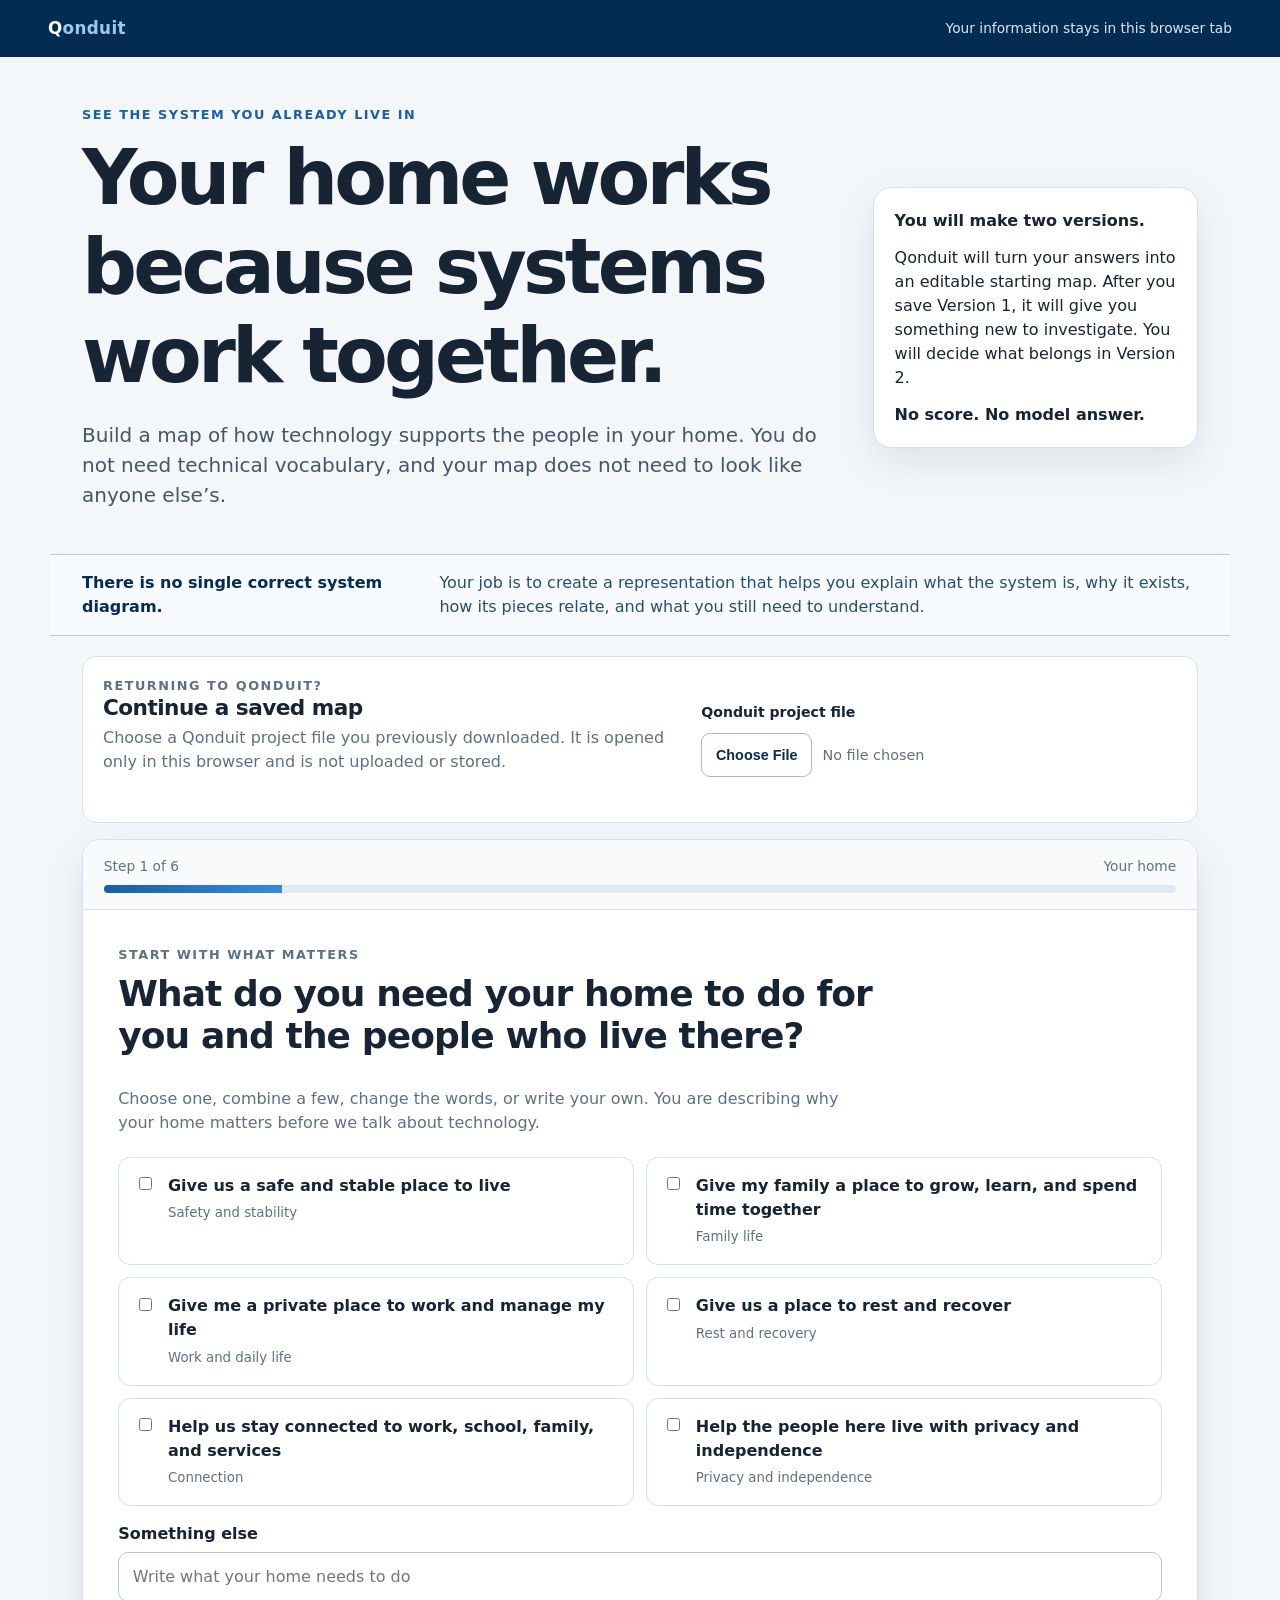
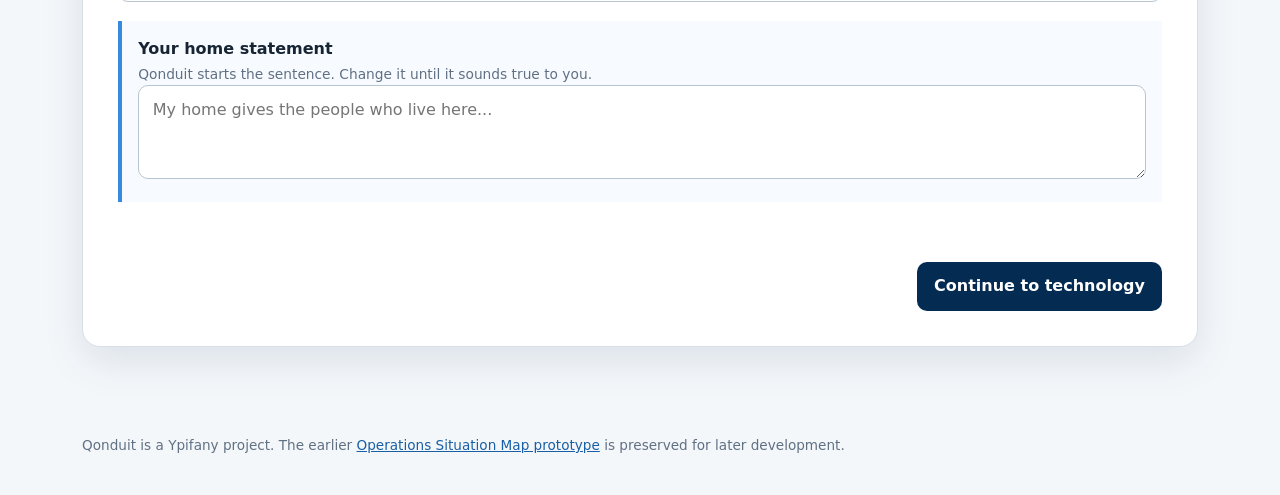
==== commit 7a2563ea: "Publish visible saved-project file control" ====
--- a/index.html
+++ b/index.html
@@ -5,7 +5,7 @@
   <meta name="viewport" content="width=device-width, initial-scale=1">
   <meta name="description" content="Build and revise a truthful map of how technology supports your home.">
   <title>Qonduit | See the System You Already Live In</title>
-  <link rel="stylesheet" href="styles.css?v=20261016-1">
+  <link rel="stylesheet" href="styles.css?v=20261016-2">
 </head>
 <body>
   <a class="skip-link" href="#experience">Skip to the experience</a>
@@ -41,8 +41,8 @@
         <p class="file-status" id="importStatus" role="status" aria-live="polite"></p>
       </div>
       <div class="continue-actions">
-        <button class="btn btn-secondary file-button" id="chooseProjectFile" type="button">Choose project file</button>
-        <input class="sr-only" id="projectFile" type="file" accept=".json,application/json">
+        <label class="field-label" for="projectFile">Qonduit project file</label>
+        <input class="project-file-input" id="projectFile" type="file" accept=".json,application/json">
         <button class="btn btn-primary" id="beginImportedExperience" type="button" hidden>Question this map</button>
       </div>
     </section>
@@ -360,6 +360,6 @@
     </div>
   </div>
 
-  <script src="app.js?v=20261016-1"></script>
+  <script src="app.js?v=20261016-2"></script>
 </body>
 </html>
--- a/styles.css
+++ b/styles.css
@@ -138,7 +138,19 @@
 .continue-card h2 { margin-bottom: .35rem; font-size: 1.35rem; }
 .continue-card p { margin: 0; color: var(--muted); }
 .continue-actions { display: flex; gap: .6rem; flex-wrap: wrap; }
-.file-button { display: inline-flex; align-items: center; justify-content: center; cursor: pointer; }
+.continue-actions .field-label { flex-basis: 100%; margin: 0; }
+.project-file-input { width: min(100%, 360px); color: var(--muted); font-size: .9rem; }
+.project-file-input::file-selector-button {
+  min-height: 44px;
+  margin-right: .65rem;
+  padding: .65rem .85rem;
+  border: 1px solid #aabac8;
+  border-radius: 9px;
+  background: #fff;
+  color: var(--navy);
+  font-weight: 750;
+  cursor: pointer;
+}
 .file-status { min-height: 1.4rem; margin-top: .45rem !important; font-weight: 700; }
 .file-status.error { color: var(--red); }
 .file-status.success { color: var(--green); }
@@ -385,7 +397,7 @@
   .hero { grid-template-columns: 1fr; }
   .promise { grid-template-columns: 1fr; margin-bottom: .75rem; }
   .continue-card { grid-template-columns: 1fr; }
-  .continue-actions .btn { flex: 1 1 100%; }
+  .continue-actions .btn, .project-file-input { flex: 1 1 100%; }
   .mobile-map-hint {
     display: block;
     margin: 0.9rem 1rem;
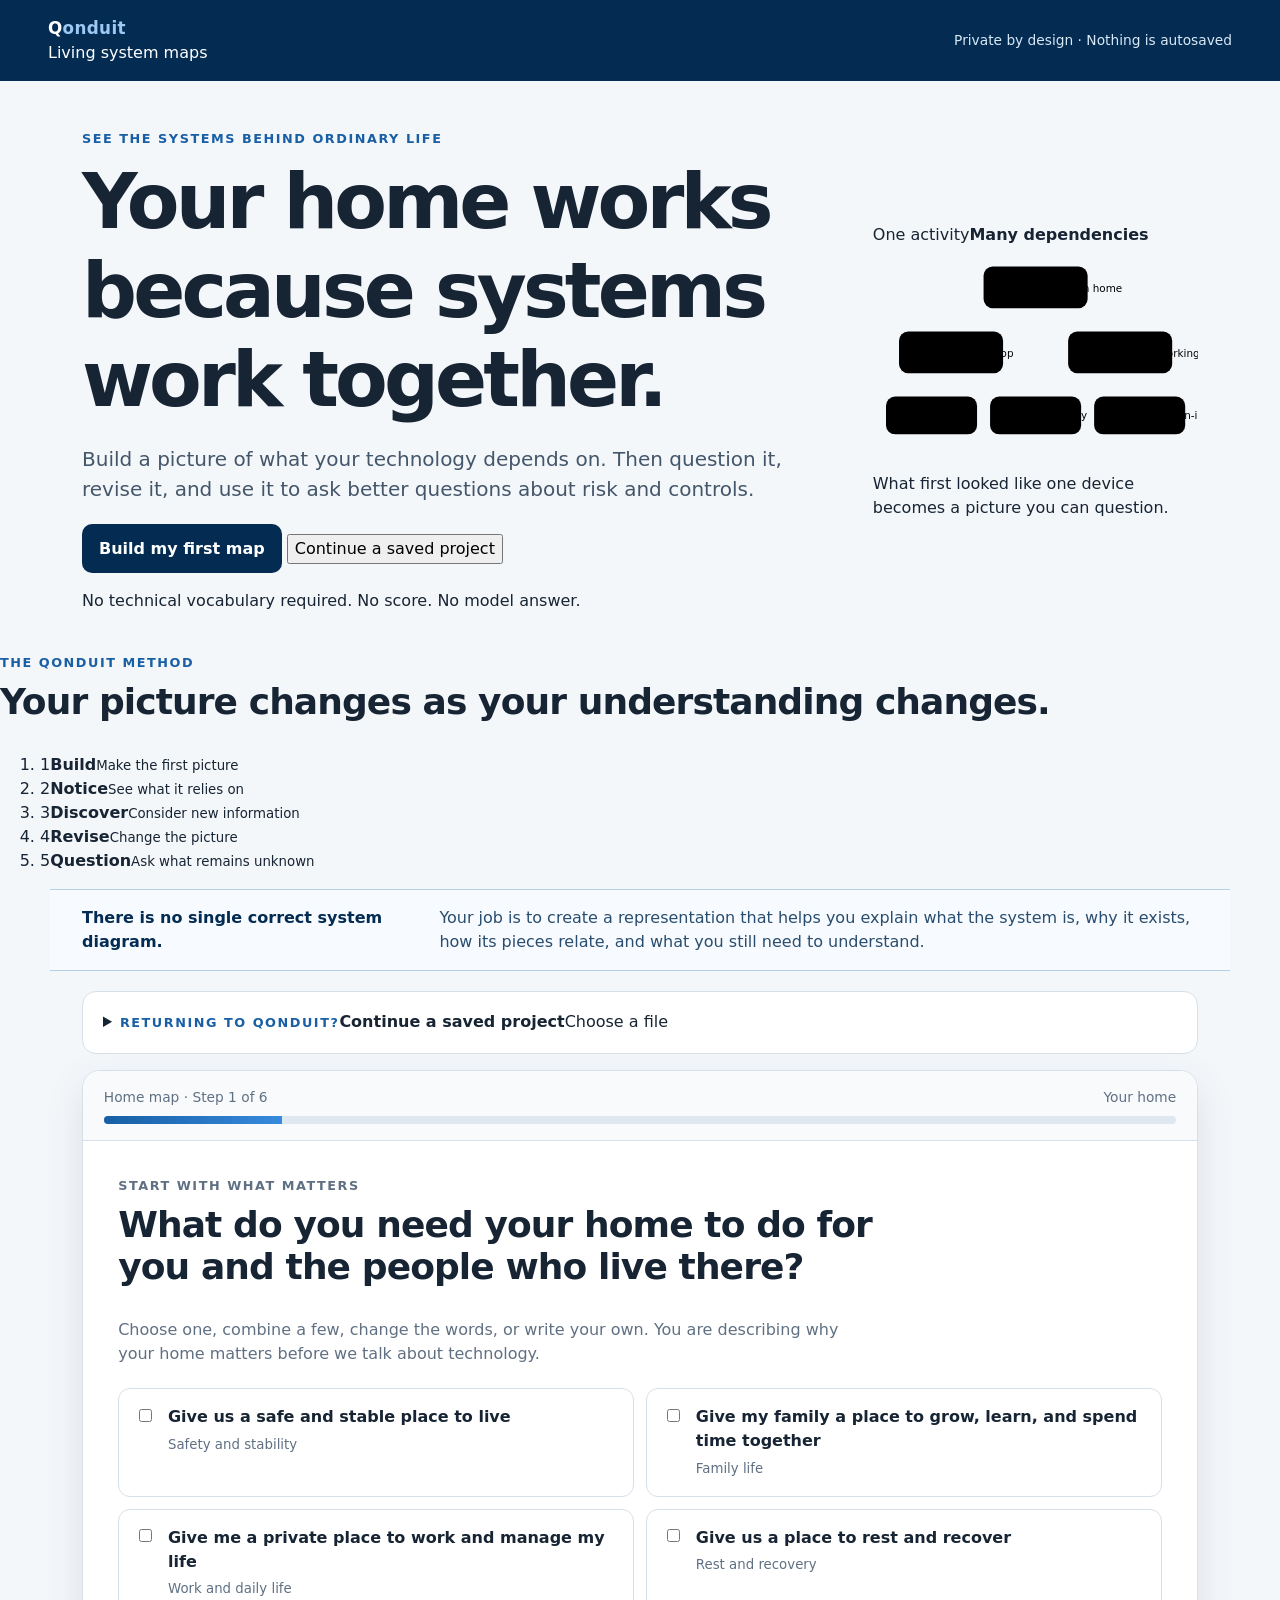
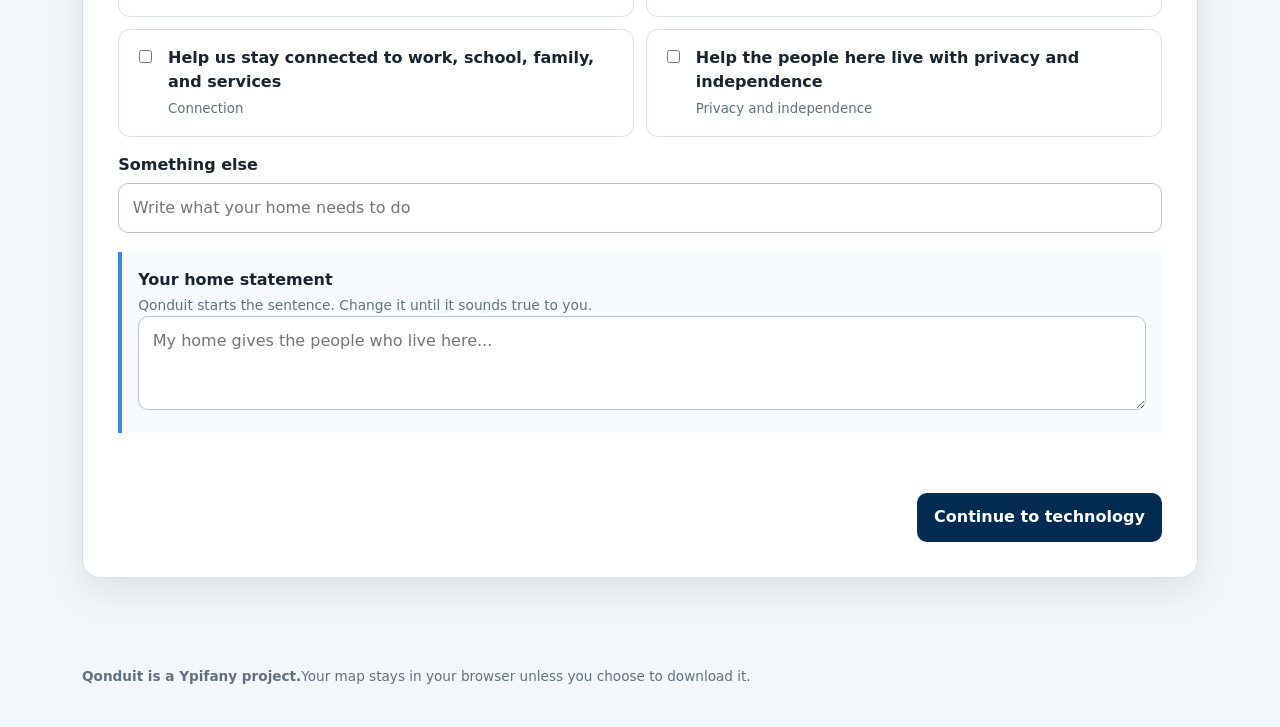
==== commit 3c269387: "Improve Qonduit opening and learning journey" ====
--- a/index.html
+++ b/index.html
@@ -5,26 +5,55 @@
   <meta name="viewport" content="width=device-width, initial-scale=1">
   <meta name="description" content="Build and revise a truthful map of how technology supports your home.">
   <title>Qonduit | See the System You Already Live In</title>
-  <link rel="stylesheet" href="styles.css?v=20261016-2">
+  <link rel="stylesheet" href="styles.css?v=20261016-4">
 </head>
 <body>
   <a class="skip-link" href="#experience">Skip to the experience</a>
   <header class="site-header">
-    <div class="brand">Q<span>onduit</span></div>
-    <div class="privacy-line">Your information stays in this browser tab</div>
+    <div class="brand-lockup"><div class="brand">Q<span>onduit</span></div><div class="brand-descriptor">Living system maps</div></div>
+    <div class="privacy-line">Private by design · Nothing is autosaved</div>
   </header>
 
   <section class="hero" aria-labelledby="pageTitle">
-    <div>
-      <p class="eyebrow">See the system you already live in</p>
+    <div class="hero-copy">
+      <p class="eyebrow">See the systems behind ordinary life</p>
       <h1 id="pageTitle">Your home works because systems work together.</h1>
-      <p class="lede">Build a map of how technology supports the people in your home. You do not need technical vocabulary, and your map does not need to look like anyone else’s.</p>
+      <p class="lede">Build a picture of what your technology depends on. Then question it, revise it, and use it to ask better questions about risk and controls.</p>
+      <div class="hero-actions">
+        <button class="btn btn-primary btn-large" id="startExperience" type="button">Build my first map</button>
+        <button class="text-button" id="openSavedProject" type="button" aria-controls="continueCard">Continue a saved project</button>
+      </div>
+      <p class="hero-reassurance">No technical vocabulary required. No score. No model answer.</p>
     </div>
-    <aside class="hero-card" aria-label="What to expect">
-      <p><strong>You will make two versions.</strong></p>
-      <p>Qonduit will turn your answers into an editable starting map. After you save Version 1, it will give you something new to investigate. You will decide what belongs in Version 2.</p>
-      <p><strong>No score. No model answer.</strong></p>
+    <aside class="hero-map-card" aria-label="Example of a living system map">
+      <div class="map-preview-heading"><span>One activity</span><strong>Many dependencies</strong></div>
+      <svg class="hero-map" viewBox="0 0 500 310" role="img" aria-labelledby="heroMapTitle heroMapDesc">
+        <title id="heroMapTitle">Example home technology map</title>
+        <desc id="heroMapDesc">Working from home connects to a laptop, internet service, electricity, and an employer sign-in.</desc>
+        <g class="preview-lines">
+          <line x1="250" y1="70" x2="120" y2="160"></line><line x1="250" y1="70" x2="380" y2="160"></line>
+          <line x1="120" y1="160" x2="90" y2="260"></line><line x1="120" y1="160" x2="250" y2="260"></line><line x1="380" y1="160" x2="410" y2="260"></line>
+        </g>
+        <g class="preview-node preview-node-main" transform="translate(170 30)"><rect width="160" height="64" rx="14"></rect><text x="80" y="39">Work from home</text></g>
+        <g class="preview-node preview-node-device" transform="translate(40 130)"><rect width="160" height="64" rx="14"></rect><text x="80" y="39">Work laptop</text></g>
+        <g class="preview-node preview-node-person" transform="translate(300 130)"><rect width="160" height="64" rx="14"></rect><text x="80" y="39">Person working</text></g>
+        <g class="preview-node preview-node-service" transform="translate(20 230)"><rect width="140" height="58" rx="14"></rect><text x="70" y="35">Internet</text></g>
+        <g class="preview-node preview-node-service" transform="translate(180 230)"><rect width="140" height="58" rx="14"></rect><text x="70" y="35">Electricity</text></g>
+        <g class="preview-node preview-node-new" transform="translate(340 230)"><rect width="140" height="58" rx="14"></rect><text x="70" y="35">Work sign-in</text></g>
+      </svg>
+      <p>What first looked like one device becomes a picture you can question.</p>
     </aside>
+  </section>
+
+  <section class="journey-overview" aria-labelledby="journeyTitle">
+    <div><p class="eyebrow">The Qonduit method</p><h2 id="journeyTitle">Your picture changes as your understanding changes.</h2></div>
+    <ol>
+      <li data-journey="build"><span>1</span><strong>Build</strong><small>Make the first picture</small></li>
+      <li data-journey="notice"><span>2</span><strong>Notice</strong><small>See what it relies on</small></li>
+      <li data-journey="discover"><span>3</span><strong>Discover</strong><small>Consider new information</small></li>
+      <li data-journey="revise"><span>4</span><strong>Revise</strong><small>Change the picture</small></li>
+      <li data-journey="question"><span>5</span><strong>Question</strong><small>Ask what remains unknown</small></li>
+    </ol>
   </section>
 
   <section class="promise" aria-label="Qonduit promise">
@@ -33,23 +62,24 @@
   </section>
 
   <main class="page-shell" id="experience">
-    <section class="continue-card" id="continueCard" aria-labelledby="continueTitle">
-      <div>
-        <p class="eyebrow">Returning to Qonduit?</p>
-        <h2 id="continueTitle">Continue a saved map</h2>
-        <p>Choose a Qonduit project file you previously downloaded. It is opened only in this browser and is not uploaded or stored.</p>
-        <p class="file-status" id="importStatus" role="status" aria-live="polite"></p>
-      </div>
-      <div class="continue-actions">
-        <label class="field-label" for="projectFile">Qonduit project file</label>
-        <input class="project-file-input" id="projectFile" type="file" accept=".json,application/json">
-        <button class="btn btn-primary" id="beginImportedExperience" type="button" hidden>Question this map</button>
-      </div>
-    </section>
+    <details class="continue-card" id="continueCard">
+      <summary><span><span class="eyebrow">Returning to Qonduit?</span><strong id="continueTitle">Continue a saved project</strong></span><span class="summary-hint">Choose a file</span></summary>
+      <div class="continue-card-body">
+        <div>
+          <p>Choose a Qonduit project file you previously downloaded. It opens only in this browser and is not uploaded or stored.</p>
+          <p class="file-status" id="importStatus" role="status" aria-live="polite"></p>
+        </div>
+        <div class="continue-actions">
+          <label class="field-label" for="projectFile">Qonduit project file</label>
+          <input class="project-file-input" id="projectFile" type="file" accept=".json,application/json">
+          <button class="btn btn-primary" id="beginImportedExperience" type="button" hidden>Question this map</button>
+        </div>
+      </div>
+    </details>
 
     <section class="experience" id="experienceOne" aria-label="Home system mapping experience">
       <div class="progress-wrap">
-        <div class="progress-copy"><span id="stepLabel">Step 1 of 6</span><span id="stepName">Your home</span></div>
+        <div class="progress-copy"><span id="stepLabel">Home map · Step 1 of 6</span><span id="stepName">Your home</span></div>
         <div class="progress-track" aria-hidden="true"><div class="progress-bar" id="progressBar"></div></div>
       </div>
 
@@ -143,7 +173,12 @@
         <div class="map-heading">
           <p class="eyebrow">Version 1</p>
           <h2 id="step5Title">Make the map tell the truth as you understand it now.</h2>
-          <p>Move anything. Rename it. Add what is missing. Connect pieces that rely on one another. Select a box to emphasize its direct connections and relationship words.</p>
+          <p>Review the starting map Qonduit made from your answers. Use the controls beside the map only when you want to change what it says.</p>
+          <ol class="map-instructions">
+            <li><strong>Add a box:</strong> choose “Add something missing,” describe it, then choose “Add to map.”</li>
+            <li><strong>Show a relationship:</strong> choose two boxes and say how one uses, supports, or relies on the other.</li>
+            <li><strong>Tidy the layout:</strong> “Rearrange boxes” only straightens the map. It does not add or change information.</li>
+          </ol>
           <p class="map-promise"><strong>Your map does not need to match anyone else’s.</strong> It needs to help you explain what you understand and what you still need to investigate.</p>
         </div>
         <p class="mobile-map-hint"><strong>Using a phone?</strong> Swipe left or right to move across the map. Swipe up or down to continue through the page. Tap a box to select it.</p>
@@ -166,17 +201,23 @@
             </div>
             <div class="panel-section">
               <h3>Add to the map</h3>
+              <p>Add another box, or show how two existing boxes are related.</p>
               <div class="compact-grid">
-                <button class="btn btn-soft" id="addNodeBtn" type="button">Add a piece</button>
-                <button class="btn btn-soft" id="addEdgeBtn" type="button">Connect two pieces</button>
+                <button class="btn btn-soft" id="addNodeBtn" type="button">Add something missing</button>
+                <button class="btn btn-soft" id="addEdgeBtn" type="button">Show a relationship</button>
               </div>
+            </div>
+            <div class="panel-section touch-only">
+              <h3>Move boxes on a phone</h3>
+              <p>Turn this on only while moving boxes. Turn it off to scroll the page normally.</p>
+              <button class="btn btn-secondary btn-block" type="button" data-move-mode="v1" aria-pressed="false">Move boxes: off</button>
             </div>
             <div class="panel-section">
               <h3>Selected piece</h3>
               <p id="selectedHelp" aria-live="polite">Select a box on the map or use a button in the outline.</p>
               <button class="btn btn-secondary" id="editNodeBtn" type="button" disabled>Edit selected piece</button>
             </div>
-            <details class="panel-section map-outline" id="outlineV1" open>
+            <details class="panel-section map-outline" id="outlineV1">
               <summary>Map outline</summary>
               <p>Each button selects and highlights the matching box in the map.</p>
               <ul class="node-list" id="nodeList"></ul>
@@ -191,8 +232,9 @@
         <div class="map-toolbar">
           <button class="btn btn-secondary" data-back="4">Back to answers</button>
           <div class="actions-right">
-            <button class="btn btn-soft" id="fitMap" type="button">Arrange map</button>
-            <button class="btn btn-primary" id="saveV1" type="button">Save Version 1 and reveal something new</button>
+            <button class="btn btn-soft" id="fitMap" type="button">Rearrange boxes</button>
+            <button class="btn btn-secondary" id="downloadV1" type="button">Download Version 1 image</button>
+            <button class="btn btn-primary" id="saveV1" type="button">Finish Version 1 and reveal something new</button>
           </div>
         </div>
       </section>
@@ -204,7 +246,10 @@
           <p>Qonduit selected a question based on what you included. It is not claiming the example is true for your home. Investigate it and add only what is true.</p>
         </div>
         <div class="reveal" id="revealCard" aria-live="polite"></div>
-        <button class="btn btn-primary" id="reviseMap" type="button">Open my map and revise it</button>
+        <div class="reveal-actions">
+          <button class="btn btn-secondary" id="downloadV1After" type="button">Download Version 1 image</button>
+          <button class="btn btn-primary" id="reviseMap" type="button">Open Version 2</button>
+        </div>
 
         <div id="version2Area" hidden>
           <p class="mobile-map-hint"><strong>Using a phone?</strong> Swipe left or right to move across the map. Swipe up or down to continue through the page. Tap a box to select it.</p>
@@ -219,15 +264,20 @@
               </div>
               <div class="panel-section">
                 <h3>Revise your map</h3>
-                <p>Add only what applies. You may also change an existing relationship or mark something as uncertain.</p>
+                <p>Your selected new information is now on the map. You can move it, edit it, or show another relationship.</p>
                 <p id="selectedHelpV2" aria-live="polite">Select a box on the map or use a button in the outline.</p>
                 <div class="compact-grid">
-                  <button class="btn btn-soft" id="addNodeBtnV2" type="button">Add a piece</button>
-                  <button class="btn btn-soft" id="addEdgeBtnV2" type="button">Connect pieces</button>
+                  <button class="btn btn-soft" id="addNodeBtnV2" type="button">Add something missing</button>
+                  <button class="btn btn-soft" id="addEdgeBtnV2" type="button">Show a relationship</button>
                 </div>
                 <button class="btn btn-secondary" id="editNodeBtnV2" style="margin-top:.55rem" type="button" disabled>Edit selected</button>
               </div>
-              <details class="panel-section map-outline" id="outlineV2" open>
+              <div class="panel-section touch-only">
+                <h3>Move boxes on a phone</h3>
+                <p>Turn this on only while moving boxes. Turn it off to scroll the page normally.</p>
+                <button class="btn btn-secondary btn-block" type="button" data-move-mode="v2" aria-pressed="false">Move boxes: off</button>
+              </div>
+              <details class="panel-section map-outline" id="outlineV2">
                 <summary>Version 2 outline</summary>
                 <p>Each button selects and highlights the matching box in the map.</p>
                 <ul class="node-list" id="nodeListV2"></ul>
@@ -239,21 +289,22 @@
             </aside>
           </div>
           <div class="map-toolbar" style="border:1px solid var(--line);border-top:0">
-            <button class="btn btn-soft" id="fitMapV2" type="button">Arrange map</button>
-            <button class="btn btn-primary" id="saveV2" type="button">Save Version 2</button>
+            <button class="btn btn-soft" id="fitMapV2" type="button">Rearrange boxes</button>
+            <button class="btn btn-primary" id="saveV2" type="button">Finish Version 2 and show downloads</button>
           </div>
         </div>
 
         <div id="reflectionArea" hidden>
           <h2 style="margin-top:1.7rem">What changed in your picture?</h2>
           <div class="comparison" id="comparison"></div>
+          <div class="download-grid" id="downloadOptions">
+            <article class="download-card"><h3>Download the Version 2 image</h3><p>A PNG you can view, share, or place in a document.</p><button class="btn btn-primary" id="downloadPng" type="button">Download Version 2 image</button></article>
+            <article class="download-card"><h3>Download the editable project</h3><p>A Qonduit project file containing both versions and your reflection. Open it here later to continue questioning the map.</p><button class="btn btn-primary" id="downloadProject" type="button">Download editable project</button></article>
+          </div>
+          <p class="privacy-reminder"><strong>Nothing is autosaved.</strong> Download what you want to keep before closing or refreshing this page.</p>
+          <h3 class="reflection-heading">Optional reflection</h3>
           <div class="field"><label for="reflectionVisible">What became visible in Version 2 that you did not see in Version 1?</label><textarea id="reflectionVisible"></textarea></div>
           <div class="field"><label for="reflectionQuestion">What question would you ask next before looking at a control?</label><textarea id="reflectionQuestion"></textarea></div>
-          <div class="download-grid">
-            <article class="download-card"><h3>Download the map image</h3><p>A PNG you can view, share, or place in a document.</p><button class="btn btn-primary" id="downloadPng" type="button">Download PNG</button></article>
-            <article class="download-card"><h3>Download the editable project</h3><p>A Qonduit project file containing both versions and your reflection. Open it here later to continue questioning the map.</p><button class="btn btn-primary" id="downloadProject" type="button">Download project file</button></article>
-          </div>
-          <p class="privacy-reminder"><strong>Nothing is autosaved.</strong> Download what you want to keep before closing or refreshing this page.</p>
           <div class="actions"><button class="btn btn-danger" id="startOver" type="button">Clear everything and start over</button><button class="btn btn-primary" id="continueToQuestions" type="button">Continue to Experience 2</button></div>
         </div>
       </section>
@@ -288,7 +339,12 @@
             <div class="question-prompt" id="questionPrompt">Choose a map item to see a useful question.</div>
             <button class="btn btn-primary btn-block" id="addAnnotationBtn" type="button">Attach a question or note</button>
           </div>
-          <details class="panel-section map-outline" id="outlineQ" open>
+          <div class="panel-section touch-only">
+            <h3>Move boxes on a phone</h3>
+            <p>Turn this on only while moving boxes. Turn it off to scroll the page normally.</p>
+            <button class="btn btn-secondary btn-block" type="button" data-move-mode="q" aria-pressed="false">Move boxes: off</button>
+          </div>
+          <details class="panel-section map-outline" id="outlineQ">
             <summary>Map outline</summary>
             <p>Selecting a box makes its direct relationships easier to see.</p>
             <ul class="node-list" id="nodeListQ"></ul>
@@ -308,7 +364,7 @@
       <div class="map-toolbar question-toolbar">
         <button class="btn btn-secondary" id="returnToOpening" type="button">Return to opening</button>
         <div class="actions-right">
-          <button class="btn btn-soft" id="fitMapQ" type="button">Arrange map</button>
+          <button class="btn btn-soft" id="fitMapQ" type="button">Rearrange boxes</button>
           <button class="btn btn-primary" id="finishQuestioning" type="button">Finish questioning this map</button>
         </div>
       </div>
@@ -326,25 +382,45 @@
     </section>
   </main>
 
-  <footer class="site-footer">Qonduit is a Ypifany project. The earlier <a href="operations-situation-map.html">Operations Situation Map prototype</a> is preserved for later development.</footer>
+  <footer class="site-footer"><strong>Qonduit is a Ypifany project.</strong><span>Your map stays in your browser unless you choose to download it.</span></footer>
+
+  <div class="undo-toast" id="undoToast" role="status" aria-live="polite" hidden>
+    <span id="undoMessage"></span>
+    <button class="undo-action" id="undoAction" type="button" hidden>Undo</button>
+    <button class="undo-dismiss" id="undoDismiss" type="button" aria-label="Dismiss message">×</button>
+  </div>
 
   <div class="modal-backdrop" id="nodeModal" role="dialog" aria-modal="true" aria-labelledby="nodeModalTitle">
     <div class="modal">
-      <h2 id="nodeModalTitle">Add a piece</h2>
+      <h2 id="nodeModalTitle">Add something missing</h2>
       <div class="field"><label for="nodeLabel">What do you call it?</label><input id="nodeLabel" type="text" placeholder="Example: work laptop"></div>
       <div class="field"><label for="nodeType">What kind of piece is it?</label><select id="nodeType"><option value="device">Device or equipment</option><option value="person">Person or group</option><option value="service">Outside service</option><option value="purpose">Purpose or activity</option><option value="system">System</option></select></div>
       <div class="field"><label for="nodeCertainty">How sure are you?</label><select id="nodeCertainty"><option value="known">I know this</option><option value="assumed">I am assuming this</option><option value="check">I need to check</option></select></div>
-      <div class="modal-actions"><button class="btn btn-secondary" data-close-modal>Cancel</button><button class="btn btn-primary" id="saveNode" type="button">Save piece</button></div>
+      <div class="validation" id="nodeValidation" role="alert"></div>
+      <div class="modal-actions"><button class="btn btn-secondary" data-close-modal>Cancel</button><button class="btn btn-primary" id="saveNode" type="button">Add to map</button></div>
     </div>
   </div>
 
   <div class="modal-backdrop" id="edgeModal" role="dialog" aria-modal="true" aria-labelledby="edgeModalTitle">
     <div class="modal">
-      <h2 id="edgeModalTitle">Connect two pieces</h2>
+      <h2 id="edgeModalTitle">Show how two things are related</h2>
+      <p class="modal-help">A relationship explains why a line belongs between two boxes—for example, a laptop <strong>connects through</strong> a router or a household <strong>relies on</strong> electricity.</p>
       <div class="field"><label for="edgeFrom">From</label><select id="edgeFrom"></select></div>
       <div class="field"><label for="edgeTo">To</label><select id="edgeTo"></select></div>
-      <div class="field"><label for="edgeLabel">How are they related?</label><input id="edgeLabel" type="text" placeholder="Example: connects to, uses, supports"></div>
-      <div class="modal-actions"><button class="btn btn-secondary" data-close-modal>Cancel</button><button class="btn btn-primary" id="saveEdge" type="button">Save relationship</button></div>
+      <fieldset class="relationship-choices">
+        <legend>Choose the words that make the sentence true</legend>
+        <div class="relationship-choice-grid">
+          <button type="button" data-relationship="relies on">relies on</button>
+          <button type="button" data-relationship="connects through">connects through</button>
+          <button type="button" data-relationship="uses">uses</button>
+          <button type="button" data-relationship="supports">supports</button>
+          <button type="button" data-relationship="makes possible">makes possible</button>
+          <button type="button" data-relationship="provides connection">provides connection</button>
+        </div>
+      </fieldset>
+      <div class="field"><label for="edgeLabel">Or write your own relationship</label><input id="edgeLabel" type="text" placeholder="Example: sends information to"></div>
+      <div class="validation" id="edgeValidation" role="alert"></div>
+      <div class="modal-actions"><button class="btn btn-secondary" data-close-modal>Cancel</button><button class="btn btn-primary" id="saveEdge" type="button">Show relationship on map</button></div>
     </div>
   </div>
 
@@ -360,6 +436,6 @@
     </div>
   </div>
 
-  <script src="app.js?v=20261016-2"></script>
+  <script src="app.js?v=20261016-4"></script>
 </body>
 </html>
--- a/styles.css
+++ b/styles.css
@@ -276,6 +276,8 @@
 .map-step { padding: 0; }
 .map-heading { padding: 1.4rem 1.4rem 0; }
 .map-promise { padding: .75rem .85rem; border-left: 4px solid var(--blue-2); background: #f7fbff; color: #294d6e; }
+.map-instructions { margin: 1rem 0; padding-left: 1.35rem; color: #44566a; }
+.map-instructions li + li { margin-top: .45rem; }
 .mobile-map-hint { display: none; }
 .workspace {
   height: clamp(570px, 72vh, 720px);
@@ -372,6 +374,23 @@
 }
 .reveal h3 { color: #6e4100; margin-bottom: 0.45rem; }
 .reveal p { margin: 0.35rem 0; }
+.reveal-choice-area { margin-top: 1rem; padding-top: 1rem; border-top: 1px solid #e9c47f; }
+.reveal-choice-area fieldset { margin: 0; padding: 0; border: 0; }
+.reveal-choice-area legend { margin-bottom: .65rem; color: #5d3900; font-weight: 800; }
+.reveal-choice-grid { display: grid; grid-template-columns: repeat(2, minmax(0,1fr)); gap: .55rem; }
+.reveal-choice { display: flex; align-items: flex-start; gap: .55rem; padding: .7rem; border: 1px solid #d9ad5f; border-radius: 10px; background: #fffdf8; }
+.reveal-choice input { margin-top: .2rem; accent-color: var(--amber); }
+.reveal-custom { margin-top: .75rem; }
+.reveal-custom label { display: block; margin-bottom: .35rem; font-weight: 750; }
+.reveal-where { margin-top: .75rem !important; padding: .65rem .75rem; border-radius: 8px; background: #fff; color: #563300 !important; }
+.reveal-actions { display: flex; flex-wrap: wrap; gap: .65rem; }
+.reflection-heading { margin: 1.5rem 0 .2rem; }
+.modal-help { color: var(--muted); }
+.relationship-choices { margin: 1rem 0 0; padding: 0; border: 0; }
+.relationship-choices legend { margin-bottom: .55rem; font-weight: 750; }
+.relationship-choice-grid { display: grid; grid-template-columns: repeat(2,minmax(0,1fr)); gap: .45rem; }
+.relationship-choice-grid button { min-height: 42px; padding: .5rem; border: 1px solid #b4d0e9; border-radius: 8px; background: var(--blue-pale); color: #0b477c; font-weight: 700; }
+.relationship-choice-grid button[aria-pressed="true"] { border-color: var(--blue); background: #d8ebff; box-shadow: 0 0 0 2px #85b7eb; }
 
 .comparison { display: grid; grid-template-columns: repeat(3, 1fr); gap: 0.7rem; margin: 1rem 0; }
 .metric { border: 1px solid var(--line); border-radius: 12px; padding: 1rem; background: #fff; }
@@ -426,7 +445,7 @@
     box-shadow: 0 -7px 18px rgba(4,44,83,.12);
   }
   .map-toolbar > .btn { flex: 1 1 100%; }
-  .map-toolbar .actions-right { width: 100%; display: grid; grid-template-columns: minmax(0, .7fr) minmax(0, 1.3fr); }
+  .map-toolbar .actions-right { width: 100%; display: grid; grid-template-columns: 1fr; }
   .map-toolbar .btn { min-height: 48px; }
 }
 
@@ -441,6 +460,8 @@
   .map-step { padding: 0; }
   .map-heading { padding: 1.1rem 1rem 0; }
   .choice-grid, .download-grid, .comparison { grid-template-columns: 1fr; }
+  .reveal-choice-grid, .relationship-choice-grid { grid-template-columns: 1fr; }
+  .reveal-actions .btn { width: 100%; }
   .choice { min-height: 0; padding: 0.85rem; }
   .tag-builder { flex-direction: column; }
   .actions { flex-direction: column; }
@@ -453,7 +474,7 @@
   .panel-jump { top: -0.85rem; margin: -0.85rem -0.85rem 0.85rem; padding: 0.6rem 0.85rem; }
   .panel-jump .btn { min-height: 44px; }
   .map-toolbar { padding: 0.65rem; }
-  .map-toolbar .actions-right { gap: 0.5rem; }
+  .map-toolbar .actions-right { gap: 0.5rem; grid-template-columns: 1fr; }
   .map-toolbar .btn { padding: 0.65rem 0.55rem; font-size: 0.88rem; }
   .modal-backdrop { align-items: end; padding: 0; }
   .modal { width: 100%; max-height: 88vh; border-radius: 16px 16px 0 0; padding: 1rem; }
